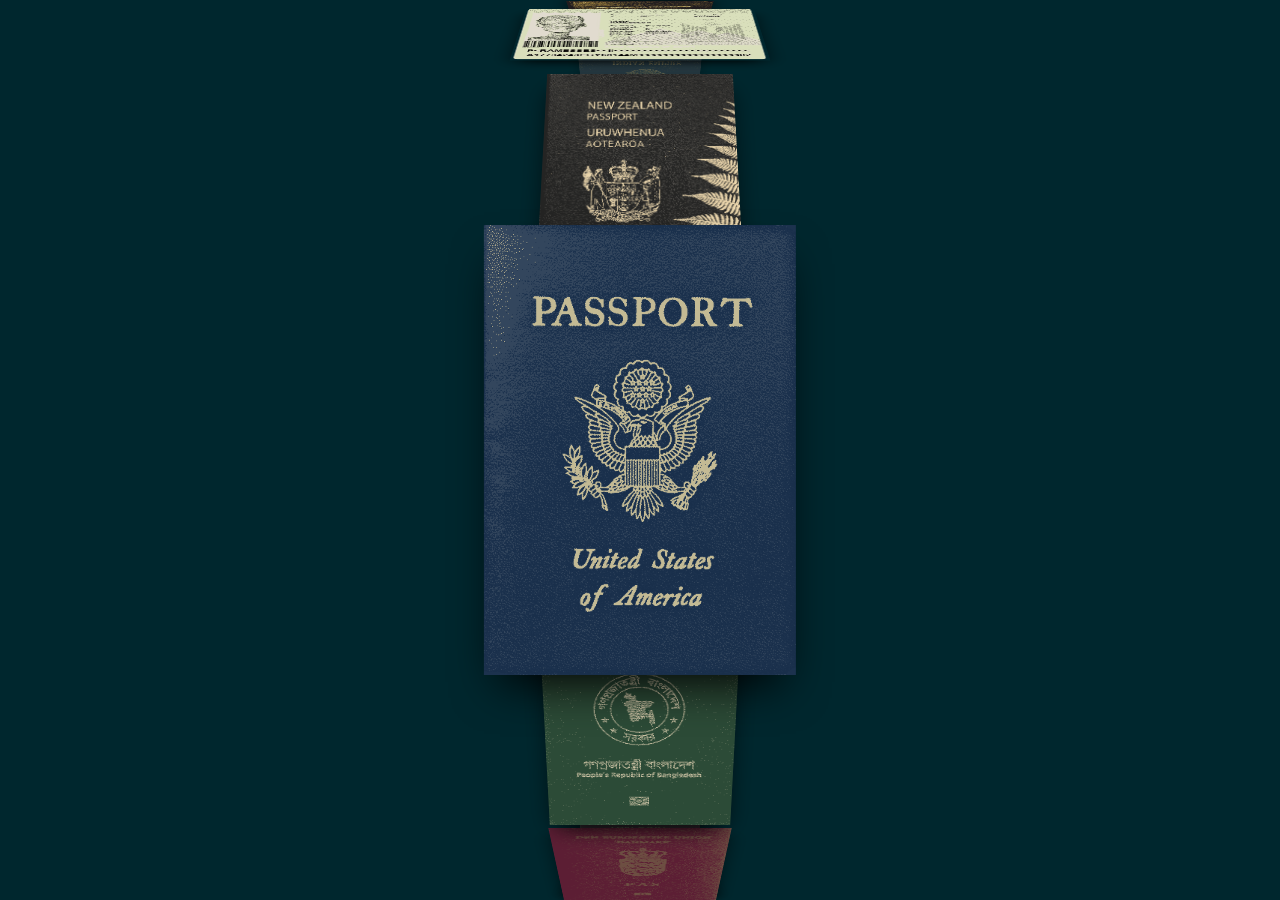
==== index.html @ 714f9d51 "first commit" ====
<!DOCTYPE html>
<html>
<head>
<meta name="viewport" content="width=device-width, initial-scale=1, user-scalable=no">
<title>Passport</title>

<link href="magicscroll/magicscroll.css" rel="stylesheet" type="text/css" media="screen" />
<script src="magicscroll/magicscroll.js" type="text/javascript"></script>
<link href="styles/site.css" rel="stylesheet" type="text/css" media="screen" />
</head>

<body>
    <div class="MagicScroll" data-options="mode: carousel; orientation: vertical; items: fit; width: 100%; height: 800vh; scrollOnWheel: true; lazyLoad: true">
        <a>
            <img srcset="images/ustest.png 2x" src="images/ustest.png" />
            
            <span>
                <span>Rasterized offset <br>
                    Image made up of very small dots or lines. Definitely easy to see with a magnifying glass. The page number in this image is rasterized offset.</span>

                <span>Fugitive ink <br> Ink that can be erased with water.</span>
                <span>Perforated <br> An image (in most cases a number) that is punched into the passport.</span>
            </span>
        </a>
        <a><img
            srcset="images/bangladesh.png 2x" src="images/bangladesh.png" /> <span>
                <span>Letterpress <br>
                    A printing technique that can be compared to stamping.
                    The pressure with which the ink hits the paper creates greasy, not sharply cut edges on the sides of the image, which is not always clearly visible even with a magnifying glass.</span>
                <span>Fluorescerende inkt <br>
                    Inkt die oplicht onder ultraviolet licht. De notenbalk is een duidelijk voorbeeld.</span>
                <span>Shadow watermark <br>
                    A watermark with thick, gray lines.</span>
            </span>
        </a>
           
        <a><img
            srcset="images/denmark.png 2x" src="images/denmark.png" /> <span>
                <span>Iris print <br>
                    Print where one color flows smoothly into the other</span>

                <span>Machine writing <br>
                    Text typed with a typewriter or printer. With modern techniques it is often difficult to see the difference between the two.</span>
                <span>Microprinting <br>
                    Vit extremely small print composed lines or figures. The letters can only be distinguished through a magnifying glass.</span>
            </span>
        </a>

        <a><img
            srcset="images/france.png 2x" src="images/france.png" /> <span>
                <span>Offset <br>
                    In contrast to letterpress printing, the image with offset is more even. Even when viewed under a magnifying glass, it looks sleek, without pressure edges. The difference between offset and letterpress is difficult to determine with current printing techniques.
                    The silhouette in the center of the image is a good example of offset.</span>
                <span>Two tone line watermark <br>
                    A watermark with both thick and thin linen.
                    Here you can clearly see the rosettes.</span>    
            </span>
        </a>

        <a><img
            srcset="images/nl.png 2x" src="images/nl.png" /> <span>
                <span>Plate printing <br>
                    Print where the ink lies on top of the paper. To feel good.</span>
                <span>Line watermark <br>
                    A watermark composed of thin linen.</span>    
            </span>
        </a>

        <a><img
            srcset="images/iceland.png 2x" src="images/iceland.png" /> <span>
                <span>Embossing <br>
                    Pressure where, as it were, a must is pressed into the paper. Compare to a dry stamp, but applied by machine and not by hand.
                    Larger formats are therefore possible.</span>
            </span>
        </a>

        <a><img
            srcset="images/rejsepas.png 2x" src="images/rejsepas.png" /> <span>
                <span>Simultaneous pressure <br>
                    Figures that are printed in the same place on either side of the page and that overlap or complement each other exactly when the page is held up to the light.
                    The new Swiss passport is a good example of this: the only difference is the black page number at the bottom right.</span>
                <span>Reisepas <br>
                    On October 5, 1938, just before the start of WWII ,Germany’s Reich Ministry of the Interior invalidates all passports held by Jews, became valid only after letter “J” has been stamped. By autumn 1938, all Jewish passports were stamped with red letter “J” for Jew.
                    Jewish German passports with J are very rare and collectible.</span>    
            </span>
        </a>  

        <a><img
            srcset="images/romania.png 2x" src="images/romania.png" /> <span>
                <span>Screen printing <br>
                    Pressure that is created because the ink has been pressed through a sieve, as it were. The image and the letters are therefore made up of dots (when viewed through a magnifying glass).</span>
            </span>
        </a>

        <a><img
            srcset="images/swiss.png 2x" src="images/swiss.png" /> <span>
                <span>Dry stamp <br>
                    An image that is manually printed onto the paper or into the photo without ink with great force.
                    The 'blemishes' that form that image can not only be seen, but can be felt even better.</span>
            </span>
        </a>

        <a><img
            srcset="images/tuvalu.png 2x" src="images/tuvalu.png" /> <span>
                <span>Ink stamp <br>
                    An image that is applied with a stamp with ink. The size is virtually unlimited.</span>
                <span>Notebook stitch <br>
                    A stitch that holds the pages of the passport together in large loops. The thread can be seen in the center of the two center pages of the passport.</span>
            </span>
        </a>

        <a><img
             srcset="images/brindian.png 2x" src="images/brindian.png" /> <span>
                <span>British Indian Passport <br>
                    The British Indian passport was a passport, proof of national status and travel document issued to the British subjects of the British Indian Empire, British subjects from other parts of the British Empire, and the subjects of the British protected states in the Indian subcontinent (i. e. the British Protected Persons of the ‘princely states’). The title of state used in the passport was the “Indian Empire” which covered Aden, Ceylon, Pakistan, Bangladesh, Burma, and non French and Portuguese India.
                    The use of the passport was discontinued in Aden and Burma in 1937, on becoming independent colonies, and in 1948 in the new Dominions of Ceylon, India and Pakistan.        
                    In India, The use of passports was introduced to the British Raj after the First World War. The Indian Passport Act of 1920 required the use of passports, established controls on the foreign travel of Indians, foreigners travelling to and within the Presidencies and Provinces of British India.</span>
                </span>
        </a>

        <a><img
            srcset="images/churchill.png 2x" src="images/churchill.png" /> <span>
               <span>1963 Churchill US passport <br>
                On april 9th, 1963, a deeply moved Sir Winston Churchill, sitting in his London home with his wife beside him, watched a satellite relay of a White House ceremony giving him honorary US citizenship.</span>
               </span>
       </a>

       <a><img
        srcset="images/mummy.png 2x" src="images/mummy.png" /> <span>
           <span> Pharaoh passport <br>
            In 1976, Ramesses II (also known as Ramesses the Great, was the third pharaoh of the Nineteenth Dynasty of Egypt), his remains were issued an Egyptian passport (nearly 3 thousand years after his death) so that he could be transported to Paris for an irradiated treatment to prevent a fungoid growth.</span>
           </span>
       </a>

        <a><img
             srcset="images/nz.png 2x" src="images/nz.png" /> <span>
                <!-- <span>Sewn on the flat <br>
                    Sewn some distance from the back. The thread is therefore visible on all pages and the booklet has a tendency to close again on its own.</span>
                <span>Sewn on the back <br>
                    In the spine of the passport, the thread with which the passport is bound can be seen in small stitches.</span> -->
                <span> "Beautiful Passport" <br>
                    New Zealand's passport is a true reflection of the country's Maori heritage and stunning landscapes. It incorporates traditional Maori designs and vibrant colors, making it an artful representation of the nation's cultural diversity.</span>    
                <span>Contrast strip <br>
                    To prevent a photo or text from being removed, a foil (plastic layer) is sometimes applied to a page. To hold the foil, the foil is sewn and folded.
                    This creates a narrow 'contrast strip' of the same foil on the other side of the binding.</span>    
            </span>
        </a>          
    </div>
</body>

</html>
---- magicscroll/magicscroll.css ----
.MagicScroll,
.mcs-caption,
.mcs-button,
.mcs-item,
.mcs-item img,
.mcs-item > *,
.mcs-bullet,
.mcs-bullet:before,
.mcs-bullet:after,
.mcs-wrapper,
.mcs-items-container {
    margin: 0;
    padding: 0;
    outline: 0;
    -webkit-box-sizing: border-box;
       -moz-box-sizing: border-box;
            box-sizing: border-box;
}
.MagicScroll,
.mcs-item,
.mcs-item a,
.mcs-item img,
.mcs-items-container {
    position: relative;
}
.MagicScroll,
.mcs-item,
.mcs-wrapper,
.mcs-items-container {
    overflow: hidden;
    direction: ltr;
}
.mcs-wrapper,
.mcs-item img {
    line-height: 100%;
}

.MagicScroll {
    z-index: 1;
    cursor: -webkit-grab;
    cursor: -o-grab;
    cursor: -ms-grab;
    cursor: grab;
    -moz-user-select: none;
    -webkit-user-select: none;
    -webkit-touch-callout: none;
    -webkit-tap-highlight-color: transparent;
}

.MagicScroll.mcs-height-auto .mcs-item > a {
    width: 100%;
}

.MagicScroll > a {
    height: 100%;
}

.MagicScroll > a > img {
    max-height: 100%;
}

.MagicScroll.mcs-height-auto {
    height: auto !important;
}

.MagicScroll.MagicScroll-vertical {
    -moz-touch-action: pan-y;
    -ms-touch-action: pan-y;
    touch-action: pan-y;
}
.MagicScroll.MagicScroll-vertical {
    -moz-touch-action: pan-x;
    -ms-touch-action: pan-x;
    touch-action: pan-x;
}

body.mcs-dragging {
    cursor: move;
    cursor: -webkit-grabbing;
    cursor: -o-grabbing;
    cursor: -ms-grabbing;
    cursor: grabbing;
}
body.mcs-dragging .MagicScroll,
body.mcs-dragging button.mcs-button.mcs-vertical.mcs-button-arrow {
    cursor: inherit;
}

.mcs-item,
.MagicScroll figure,
/*.mcs-item img,*/
.mcs-item .mcs-caption {
    display: inline-block;
}

.MagicScroll .mcs-item img {
    pointer-events: none;
}

.mcs-item img {
    display: inline-block !important;
}

.MagicScroll > * {
    display: inline-block;
    max-width: 100%;
}
.MagicScroll > *:first-child {
    visibility: hidden;
}
.MagicScroll > *:nth-child(n+2) {
    display: none;
}

.MagicScroll > a {
    line-height: 100%;
}

.MagicScroll img {
    visibility: hidden;
}
.MagicScroll .mcs-item img {
    visibility: visible;
    float: none !important;
}

.mcs-button,
.mcs-bullets,
.mcs-wrapper {
    position: absolute;
}

.MagicScroll:before,
.MagicScroll figcaption:before {
    content: '';
    display: inline-block;
    vertical-align: top;
    height: 0;
}
.mcs-wrapper {
    top: 0;
    right: 0;
    bottom: 0;
    left: 0;
    vertical-align: top;
    z-index: 100;
}

.mcs-items-container {
    text-align: center;
    overflow: visible;
    width: 100%;
    height: 100%;
}

.mcs-item {
    top: 0;
    left: 0;
    zoom: 1;
    /*font-size: 9pt !important;*/
    font-size: 0;
    line-height: 100%;
    max-width: 100%;
}

.mcs-item:after,
.mcs-item > a:after {
    content: '';
    display: inline-block;
    height: 100%;
    vertical-align: middle;
}

.MagicScroll-vertical .mcs-item {
    height: 100%;
}

.MagicScroll-vertical .mcs-item {
    display: block;
    width: 100%;
}

.mcs-item > a,
.MagicScroll-vertical .mcs-items-container > * {
    display: inline-block;
}
.mcs-item a,
.mcs-item img {
    border: none;
    max-width: 100%;
    max-height: 100%;
}
.mcs-item a {
    height: 100%;
}

.mcs-item img {
    width: auto;
    height: auto;
    vertical-align: middle;
}

.MagicScroll figure {
    position: relative;
    vertical-align: middle;
    font-size: 0;
    margin: 0;
    max-width: 100%;
    max-height: 100%;
    line-height: normal;
}

.lt-ie9-magic .mcs-item > a > img {
    position: static;
}
.lt-ie9-magic figcaption {
    display: block;
}
.lt-ie10-magic .mcs-item a img {
    border: none;
}

.ie7-magic .mcs-item img,
.ie7-magic .MagicScroll-vertical .mcs-item a {
    display: inline-block;
}

.ie7-magic .MagicScroll-vertical .mcs-item  {
    display: inline;
}

.mcs-button {
    display: block;
}

.MagicScroll .mcs-hidden {
    display: none !important;
    visibility: hidden !important;
}

.ie11-magic .MagicScroll[data-mode="scroll"] .mcs-items-container,
.MagicScroll[data-mode="carousel"] .mcs-items-container,
.MagicScroll[data-mode="cover-flow"] .mcs-items-container {
    -webkit-perspective: 1000px;
    -moz-perspective: 1000px;
    -o-perspective: 1000px;
    perspective: 1000px;

    -webkit-perspective-origin-x: 50%;
    -webkit-perspective-origin-y: 50%;
}
.MagicScroll[data-mode="carousel"] .mcs-item,
.MagicScroll[data-mode="cover-flow"] .mcs-item {
    -webkit-transform-style: preserve-3d;
    -moz-transform-style: preserve-3d;
    -o-transform-style: preserve-3d;
    transform-style: preserve-3d;
}

.MagicScroll figcaption {
    display: inline-block;
    position: relative;
    left: 0;
    float: left;
    width: 100%;
    line-height: 100%;
    clear: both;
    z-index: 150;
}
.MagicScroll figcaption,
.MagicScroll[data-mode="carousel"] .mcs-item .mcs-caption,
.MagicScroll[data-mode="cover-flow"] .mcs-item .mcs-caption {
    left: 50%;
    -webkit-transform: translateZ(1px) translateX(-50%);
    transform: translateZ(1px) translateX(-50%);
    -webkit-box-sizing: border-box;
       -moz-box-sizing: border-box;
            box-sizing: border-box;
}


.lt-ie9-magic .MagicScroll figcaption,
.lt-ie9-magic .MagicScroll figure img {
    float: right;
}
.MagicScroll .mcs-reflection {
    -webkit-transform: translateZ(-1px);
    position: absolute;
    display: inline-block;
    left: 0px;
    z-index: 1;
}

.MagicScroll .mcs-item.mcs-noimg {
    background: url("[data-uri]") center center no-repeat;
}


/*
 * Caption
 */
.mcs-item .mcs-caption {
    display: inline-block;
    vertical-align: bottom;
    position: absolute;
    z-index: 150;
}

.MagicScroll[data-mode="cover-flow"] .mcs-item figcaption.mcs-caption,
.MagicScroll[data-mode="carousel"] .mcs-item figcaption.mcs-caption {
    top: 100%;
}

.MagicScroll[data-mode="scroll"] .mcs-item figure,
.MagicScroll[data-mode="animation"] .mcs-item figure {
    overflow: hidden;
}

.MagicScroll[data-mode="scroll"] .mcs-item .mcs-caption,
.MagicScroll[data-mode="animation"] .mcs-item .mcs-caption {
    left: 0;
    width: 100%;
    bottom: 0;
    -webkit-transition: -webkit-transform .25s;
            transition: transform .25s;
    -webkit-transform: translateY(150%);
            -ms-transform: translate(0, 150%);
            transform: translateY(150%);
}

.MagicScroll[data-mode="scroll"] .mcs-item:hover .mcs-caption,
.MagicScroll[data-mode="animation"] .mcs-item:hover .mcs-caption {
    -webkit-transform: translateY(0%);
        -ms-transform: translate(0, 0%);
            transform: translateY(0%);
}

.MagicScroll[data-mode="scroll"].caption-below .mcs-caption,
.MagicScroll[data-mode="animation"].caption-below .mcs-caption {
    -webkit-transition: none;
            transition: none;
    -webkit-transform: none;
            -ms-transform: none;
            transform: none;
}

.lt-ie9-magic .MagicScroll[data-mode="scroll"] .mcs-item .mcs-caption,
.lt-ie9-magic .MagicScroll[data-mode="animation"] .mcs-item .mcs-caption {
    bottom: -150%;
}
.lt-ie9-magic .MagicScroll[data-mode="scroll"] .mcs-item:hover .mcs-caption,
.lt-ie9-magic .MagicScroll[data-mode="animation"] .mcs-item:hover .mcs-caption {
    bottom: 0%;
}

/**
 * Buttons & Arrows
 */
.mcs-button {
    cursor: pointer;
    z-index: 1000;
    background-repeat: no-repeat;
    background-color: transparent;
    border: 0;
    border-radius: 0;
    -webkit-transition: opacity .25s linear;
    transition: opacity .25s linear;
}
.MagicScroll:hover > .mcs-button:hover {
    opacity: 1;
}

.mcs-button-arrow {
    z-index: 120;
}
.MagicScroll-vertical .mcs-button-arrow {
    width: 40px;
    height: 100%;
    top: 0;
}
.MagicScroll-vertical .mcs-button-arrow {
    width: 100%;
    height: 40px;
    left: 0;
}

.MagicScroll-horizontal .mcs-button-arrow-prev { left: 0; right: auto; top: 0; bottom: 0; }
.MagicScroll-horizontal .mcs-button-arrow-next { left: auto; right: 0; top: 0; bottom: 0; }
.MagicScroll-vertical .mcs-button-arrow-prev { top: 0; bottom: auto; left: 0; right: 0; }
.MagicScroll-vertical .mcs-button-arrow-next { top: auto; bottom: 0; left: 0; right: 0; }


.MagicScroll[data-mode="carousel"] .mcs-item,
.MagicScroll[data-mode="cover-flow"] .mcs-item {
    overflow: visible;
}

/*
 * Bullets
 */
.mcs-bullets {
    text-align: center;
    display: inline-block !important;
    opacity: 0;
    top: 100%;
}
.mcs-bullets.show {
    opacity: 1.0;
    -moz-transition: opacity .5s;
    -o-transition: opacity .5s;
    transition: opacity .5s;
}
.MagicScroll-vertical .mcs-bullets {
    width: 100%;
    left: 0;
}
.MagicScroll-vertical .mcs-bullets {
    top: 0;
    left: 100%;
    display: inline-block;
    vertical-align: middle;
}
.mcs-bullet {
    border-radius: 50%;
    margin: 4px;
    cursor: pointer;
    display: inline-block;
    position: relative;
    text-indent: 9999px;
    vertical-align: middle;
    font: 0/0 a;
    color: transparent;
    outline: none;
}
.mcs-bullet.active {
    cursor: default;
}


/**
 * Animation mode
 */
[data-mode="animation"] div[data-action="exit"],
[data-mode="animation"] div[data-action="enter"] {
    -webkit-animation-duration: 0.35s;
            animation-duration: 0.35s;
    -webkit-animation-timing-function: ease-in;
            animation-timing-function: ease-in;
}
[data-mode="animation"] div[data-action="enter"] {
    -webkit-animation-timing-function: cubic-bezier(.12,.37,.25,1);
            animation-timing-function: cubic-bezier(.12,.37,.25,1);
}
[data-mode="animation"] .mcs-item {
    -webkit-animation-duration: 0;
    -webkit-transform: none;
            animation-name: none;
            animation-duration: 0;
}

[data-mode="animation"] .mcs-item[data-animation-nth="1"] {
    -webkit-animation-delay: 0.15s;
            animation-delay: 0.15s;
}
[data-mode="animation"] .mcs-item[data-animation-nth="2"] {
    -webkit-animation-delay: 0.2s;
            animation-delay: 0.2s;
}
[data-mode="animation"] .mcs-item[data-animation-nth="3"] {
    -webkit-animation-delay: 0.25s;
            animation-delay: 0.25s;
}
[data-mode="animation"] .mcs-item[data-animation-nth="4"] {
    -webkit-animation-delay: 0.3s;
            animation-delay: 0.3s;
}
[data-mode="animation"] .mcs-item[data-animation-nth="5"] {
    -webkit-animation-delay: 0.35s;
            animation-delay: 0.35s;
}
[data-mode="animation"] .mcs-item[data-animation-nth="6"] {
    -webkit-animation-delay: 0.4s;
            animation-delay: 0.4s;
}
[data-mode="animation"] .mcs-item[data-animation-nth="7"] {
    -webkit-animation-delay: 0.45s;
            animation-delay: 0.45s;
}
[data-mode="animation"] .mcs-item[data-animation-nth="8"] {
    -webkit-animation-delay: 0.5s;
            animation-delay: 0.5s;
}
[data-mode="animation"] .mcs-item[data-animation-nth="9"] {
    -webkit-animation-delay: 0.55s;
            animation-delay: 0.55s;
}
[data-mode="animation"] .mcs-item[data-animation-nth="10"] {
    -webkit-animation-delay: 0.6s;
            animation-delay: 0.6s;
}

.MagicScroll-vertical[data-mode="animation"] [data-forward] [data-entering],
.MagicScroll-vertical[data-mode="animation"] [data-forward] [data-exited] {
    -webkit-transform: translateX(100000px);
            transform: translateX(100000px);
}
.MagicScroll-vertical[data-mode="animation"] [data-backward] [data-entering],
.MagicScroll-vertical[data-mode="animation"] [data-backward] [data-exited] {
    -webkit-transform: translateX(-100000px);
            transform: translateX(-100000px);
}
.MagicScroll-vertical[data-mode="animation"] [data-forward] [data-entering],
.MagicScroll-vertical[data-mode="animation"] [data-forward] [data-exited] {
    -webkit-transform: translateY(100000px);
            transform: translateY(100000px);
}
.MagicScroll-vertical[data-mode="animation"] [data-backward] [data-entering],
.MagicScroll-vertical[data-mode="animation"] [data-backward] [data-exited] {
    -webkit-transform: translateY(-100000px);
            transform: translateY(-100000px);
}
/**
 * SlideIn animation
 */
[data-mode="animation"] .mcs-item[data-action="exit"],
.mcs-slidein[data-mode="animation"] .mcs-item[data-action="exit"] {
    -webkit-animation-timing-function: ease-in;
            animation-timing-function: ease-in;
    -webkit-animation-duration: 0.3s;
            animation-duration: 0.3s;
}
[data-mode="animation"] .mcs-item[data-action="enter"],
.mcs-slidein[data-mode="animation"] .mcs-item[data-action="enter"] {
    -webkit-animation-timing-function: cubic-bezier(.12,.37,.25,1);
            animation-timing-function: cubic-bezier(.12,.37,.25,1);
    -webkit-animation-duration: 0.35s;
            animation-duration: 0.35s;
}

/* Horizontal Forward */
.MagicScroll-vertical[data-mode="animation"] [data-forward] .mcs-item[data-action="exit"],
.mcs-slidein.MagicScroll-vertical[data-mode="animation"] [data-forward] .mcs-item[data-action="exit"] {
    -webkit-animation-name: h-forward-exit-slidein;
            animation-name: h-forward-exit-slidein;
}
.MagicScroll-vertical[data-mode="animation"] [data-forward] .mcs-item[data-action="enter"],
.mcs-slidein.MagicScroll-vertical[data-mode="animation"] [data-forward] .mcs-item[data-action="enter"] {
    -webkit-animation-name: h-forward-enter-slidein;
            animation-name: h-forward-enter-slidein;
}
@-webkit-keyframes h-forward-exit-slidein {
    0% {
        opacity: 1;
        -webkit-transform: translateX(0);
                transform: translateX(0);
    }
    100% {
        opacity: 0;
        -webkit-transform: translateX(-600px);
                transform: translateX(-600px);
    }
}
@keyframes h-forward-exit-slidein {
    0% {
        opacity: 1;
        -webkit-transform: translateX(0);
                transform: translateX(0);
    }
    100% {
        opacity: 0;
        -webkit-transform: translateX(-600px);
                transform: translateX(-600px);
    }
}
@-webkit-keyframes h-forward-enter-slidein {
    0%   {
        opacity: 0;
        -webkit-transform: translateX(180px);
                transform: translateX(180px);
    }
    100%   {
        opacity: 1;
        -webkit-transform:translateX(0px);
                transform:translateX(0px);
    }
}
@keyframes h-forward-enter-slidein {
    0%   {
        opacity: 0;
        -webkit-transform: translateX(180px);
                transform: translateX(180px);
    }
    100%   {
        opacity: 1;
        -webkit-transform:translateX(0px);
                transform:translateX(0px);
    }
}

/* Horizontal Backward */
.MagicScroll-vertical[data-mode="animation"] [data-backward] .mcs-item[data-action="exit"],
.mcs-slidein.MagicScroll-vertical[data-mode="animation"] [data-backward] .mcs-item[data-action="exit"] {
    -webkit-animation-name: h-backward-exit-slidein;
            animation-name: h-backward-exit-slidein;
}
.MagicScroll-vertical[data-mode="animation"] [data-backward] .mcs-item[data-action="enter"],
.mcs-slidein.MagicScroll-vertical[data-mode="animation"] [data-backward] .mcs-item[data-action="enter"] {
    -webkit-animation-name: h-backward-enter-slidein;
            animation-name: h-backward-enter-slidein;
}
@-webkit-keyframes h-backward-exit-slidein {
    0% {
        opacity: 1;
        -webkit-transform: translateX(0);
                transform: translateX(0);
    }
    100% {
        opacity: 0;
        -webkit-transform: translateX(600px);
                transform: translateX(600px);
    }
}
@keyframes h-backward-exit-slidein {
    0% {
        opacity: 1;
        -webkit-transform: translateX(0);
                transform: translateX(0);
    }
    100% {
        opacity: 0;
        -webkit-transform: translateX(600px);
                transform: translateX(600px);
    }
}
@-webkit-keyframes h-backward-enter-slidein {
    0%   {
        opacity: 0;
        -webkit-transform: translateX(-180px);
                transform: translateX(-180px);
    }
    100% {
        opacity: 1;
        -webkit-transform: translateX(0px);
                transform: translateX(0px);
    }
}
@keyframes h-backward-enter-slidein {
    0%   {
        opacity: 0;
        -webkit-transform: translateX(-180px);
                transform: translateX(-180px);
    }
    100% {
        opacity: 1;
        -webkit-transform: translateX(0px);
                transform: translateX(0px);
    }
}

/* Vertical Forward */
.MagicScroll-vertical[data-mode="animation"] [data-forward] .mcs-item[data-action="exit"],
.mcs-slidein.MagicScroll-vertical[data-mode="animation"] [data-forward] .mcs-item[data-action="exit"] {
    -webkit-animation-name: v-forward-exit-slidein;
            animation-name: v-forward-exit-slidein;
}
.MagicScroll-vertical[data-mode="animation"] [data-forward] .mcs-item[data-action="enter"],
.mcs-slidein.MagicScroll-vertical[data-mode="animation"] [data-forward] .mcs-item[data-action="enter"] {
    -webkit-animation-name: v-forward-enter-slidein;
            animation-name: v-forward-enter-slidein;
}
@-webkit-keyframes v-forward-exit-slidein {
    0% {
        opacity: 1;
        -webkit-transform: translateY(0);
                transform: translateY(0);
    }
    100% {
        opacity: 0;
        -webkit-transform: translateY(-600px);
                transform: translateY(-600px);
    }
}
@keyframes v-forward-exit-slidein {
    0% {
        opacity: 1;
        -webkit-transform: translateY(0);
                transform: translateY(0);
    }
    100% {
        opacity: 0;
        -webkit-transform: translateY(-600px);
                transform: translateY(-600px);
    }
}
@-webkit-keyframes v-forward-enter-slidein {
    0%   {
        opacity: 0;
        -webkit-transform: translateY(180px);
                transform: translateY(180px);
    }
    100% {
        opacity: 1;
        -webkit-transform: translateY(0px);
                transform: translateY(0px);
    }
}
@keyframes v-forward-enter-slidein {
    0%   {
        opacity: 0;
        -webkit-transform: translateY(180px);
                transform: translateY(180px);
    }
    100% {
        opacity: 1;
        -webkit-transform: translateY(0px);
                transform: translateY(0px);
    }
}

/* Vertical Backward */
.MagicScroll-vertical[data-mode="animation"] [data-backward] .mcs-item[data-action="exit"],
.mcs-slidein.MagicScroll-vertical[data-mode="animation"] [data-backward] .mcs-item[data-action="exit"] {
    -webkit-animation-name: v-backward-exit-slidein;
            animation-name: v-backward-exit-slidein;
}
.MagicScroll-vertical[data-mode="animation"] [data-backward] .mcs-item[data-action="enter"],
.mcs-slidein.MagicScroll-vertical[data-mode="animation"] [data-backward] .mcs-item[data-action="enter"] {
    -webkit-animation-name: v-backward-enter-slidein;
            animation-name: v-backward-enter-slidein;
}
@-webkit-keyframes v-backward-exit-slidein {
    0% {
        opacity: 1;
        -webkit-transform: translateY(0);
                transform: translateY(0);
    }
    100% {
        opacity: 0;
        -webkit-transform: translateY(600px);
                transform: translateY(600px);
    }
}
@keyframes v-backward-exit-slidein {
    0% {
        opacity: 1;
        -webkit-transform: translateY(0);
                transform: translateY(0);
    }
    100% {
        opacity: 0;
        -webkit-transform: translateY(600px);
                transform: translateY(600px);
    }
}
@-webkit-keyframes v-backward-enter-slidein {
    0%   {
        opacity: 0;
        -webkit-transform: translateY(-180px);
                transform: translateY(-180px);
    }
    100% {
        opacity: 1;
        -webkit-transform: translateY(0px);
                transform: translateY(0px);
    }
}
@keyframes v-backward-enter-slidein {
    0%   {
        opacity: 0;
        -webkit-transform: translateY(-180px);
                transform: translateY(-180px);
    }
    100% {
        opacity: 1;
        -webkit-transform: translateY(0px);
                transform: translateY(0px);
    }
}
/**
 * Bounce animation
 */
.mcs-bounce[data-mode="animation"] .mcs-item[data-action="exit"] {
    -webkit-animation-timing-function: cubic-bezier(.84,0,1,1);
            animation-timing-function: cubic-bezier(.84,0,1,1);
    -webkit-animation-duration: 0.4s;
            animation-duration: 0.4s;
    /*-webkit-animation-delay: 0s;
            animation-delay: 0s;*/
}

.mcs-bounce[data-mode="animation"] .mcs-item[data-action="enter"] {
    -webkit-animation-timing-function: cubic-bezier(.12,.37,.25,1);
            animation-timing-function: cubic-bezier(.12,.37,.25,1);
    -webkit-animation-duration: 0.4s;
            animation-duration: 0.4s;
}

/* Horizontal Forward */
.mcs-bounce.MagicScroll-vertical[data-mode="animation"] [data-forward] .mcs-item[data-action="exit"] {
    -webkit-animation-name: h-forward-exit-bounce;
            animation-name: h-forward-exit-bounce;
}
.mcs-bounce.MagicScroll-vertical[data-mode="animation"] [data-forward] .mcs-item[data-action="enter"] {
    -webkit-animation-name: h-forward-enter-bounce;
            animation-name: h-forward-enter-bounce;
}

@-webkit-keyframes h-forward-exit-bounce {
    0% {
        opacity: 1;
        -webkit-transform: translateX(0);
                transform: translateX(0) translateZ(-1px);
    }
    40% {
        opacity: 0.6;
    }
    100% {
        opacity: 0;
        -webkit-transform: translateX(-2000px);
                transform: translateX(-2000px) translateZ(-1px);
    }
}
@keyframes h-forward-exit-bounce {
    0% {
        opacity: 1;
        -webkit-transform: translateX(0);
                transform: translateX(0) translateZ(-1px);
    }
    40% {
        opacity: 0.6;
    }
    100% {
        opacity: 0;
        -webkit-transform: translateX(-2000px);
                transform: translateX(-2000px) translateZ(-1px);
    }
}
@-webkit-keyframes h-forward-enter-bounce {
    0%   {
        opacity: 0;
        -webkit-transform: translateX(3000px);
                transform: translateX(3000px);
    }
    60% {
        opacity: 1;
        -webkit-transform: translateX(-30px);
                transform: translateX(-30px);
    }
    75% {
        -webkit-transform:translateX(10px);
                transform:translateX(10px);
    }
    90% {
        -webkit-transform:translateX(-5px);
                transform:translateX(-5px);
    }
    100%   {
        -webkit-transform:translateX(0px);
                transform:translateX(0px);
    }
}
@keyframes h-forward-enter-bounce {
    0%   {
        opacity: 0;
        -webkit-transform: translateX(3000px);
                transform: translateX(3000px);
    }
    60% {
        opacity: 1;
        -webkit-transform: translateX(-30px);
                transform: translateX(-30px);
    }
    75% {
        -webkit-transform:translateX(10px);
                transform:translateX(10px);
    }
    90% {
        -webkit-transform:translateX(-5px);
                transform:translateX(-5px);
    }
    100%   {
        -webkit-transform:translateX(0px);
                transform:translateX(0px);
    }
}

/* Horizontal Backward */
.mcs-bounce.MagicScroll-vertical[data-mode="animation"] [data-backward] .mcs-item[data-action="exit"] {
    -webkit-animation-name: h-backward-exit-bounce;
            animation-name: h-backward-exit-bounce;
}
.mcs-bounce.MagicScroll-vertical[data-mode="animation"] [data-backward] .mcs-item[data-action="enter"] {
    -webkit-animation-name: h-backward-enter-bounce;
            animation-name: h-backward-enter-bounce;
}
@-webkit-keyframes h-backward-exit-bounce {
    0% {
        opacity: 1;
        -webkit-transform: translateX(0);
                transform: translateX(0) translateZ(-1px);
    }
    40% {
        opacity: 0.6;
    }
    100% {
        opacity: 0;
        -webkit-transform: translateX(2000px);
                transform: translateX(2000px) translateZ(-1px);
    }
}
@keyframes h-backward-exit-bounce {
    0% {
        opacity: 1;
        -webkit-transform: translateX(0);
                transform: translateX(0) translateZ(-1px);
    }
    40% {
        opacity: 0.6;
    }
    100% {
        opacity: 0;
        -webkit-transform: translateX(2000px);
                transform: translateX(2000px) translateZ(-1px);
    }
}
@-webkit-keyframes h-backward-enter-bounce {
    0%   {
        opacity: 0;
        -webkit-transform: translateX(-3000px);
                transform: translateX(-3000px);
    }
    60% {
        opacity: 1;
        -webkit-transform: translateX(30px);
                transform: translateX(30px);
    }
    75% {
        -webkit-transform:translateX(-10px);
                transform:translateX(-10px);
    }
    90% {
        -webkit-transform:translateX(5px);
                transform:translateX(5px);
    }
    100%   {
        -webkit-transform:translateX(0px);
                transform:translateX(0px);
    }
}
@keyframes h-backward-enter-bounce {
    0%   {
        opacity: 0;
        -webkit-transform: translateX(-3000px);
                transform: translateX(-3000px);
    }
    60% {
        opacity: 1;
        -webkit-transform: translateX(30px);
                transform: translateX(30px);
    }
    75% {
        -webkit-transform:translateX(-10px);
                transform:translateX(-10px);
    }
    90% {
        -webkit-transform:translateX(5px);
                transform:translateX(5px);
    }
    100%   {
        -webkit-transform:translateX(0px);
                transform:translateX(0px);
    }
}

/* Vertical Forward */
.mcs-bounce.MagicScroll-vertical[data-mode="animation"] [data-forward] div[data-action="exit"] {
    -webkit-animation-name: v-forward-exit-bounce;
            animation-name: v-forward-exit-bounce;
}
.mcs-bounce.MagicScroll-vertical[data-mode="animation"] [data-forward] div[data-action="enter"] {
    -webkit-animation-name: v-forward-enter-bounce;
            animation-name: v-forward-enter-bounce;
}
.mcs-bounce.MagicScroll-vertical[data-mode="animation"] [data-forward] [data-entering] {
    -webkit-transform: translateY(100000px);
            transform: translateY(100000px);
}
.mcs-bounce.MagicScroll-vertical[data-mode="animation"] [data-forward] [data-exited] {
    -webkit-transform: translateY(100000px);
            transform: translateY(100000px);
}
@-webkit-keyframes v-forward-exit-bounce {
    0% {
        opacity: 1;
        -webkit-transform: translateY(0);
                transform: translateY(0);
    }
    40% {
        opacity: 0.6;
    }
    100% {
        opacity: 0;
        -webkit-transform: translateY(-2000px);
                transform: translateY(-2000px);
    }
}
@keyframes v-forward-exit-bounce {
    0% {
        opacity: 1;
        -webkit-transform: translateY(0);
                transform: translateY(0);
    }
    40% {
        opacity: 0.6;
    }
    100% {
        opacity: 0;
        -webkit-transform: translateY(-2000px);
                transform: translateY(-2000px);
    }
}
@-webkit-keyframes v-forward-enter-bounce {
    0%   {
        opacity: 0;
        -webkit-transform: translateY(3000px);
                transform: translateY(3000px);
    }
    60% {
        opacity: 1;
        -webkit-transform: translateY(-30px);
                transform: translateY(-30px);
    }
    75% {
        -webkit-transform:translateY(10px);
                transform:translateY(10px);
    }
    90% {
        -webkit-transform:translateY(-5px);
                transform:translateY(-5px);
    }
    100%   {
        -webkit-transform:translateY(0px);
                transform:translateY(0px);
    }
}
@keyframes v-forward-enter-bounce {
    0%   {
        opacity: 0;
        -webkit-transform: translateY(3000px);
                transform: translateY(3000px);
    }
    60% {
        opacity: 1;
        -webkit-transform: translateY(-30px);
                transform: translateY(-30px);
    }
    75% {
        -webkit-transform:translateY(10px);
                transform:translateY(10px);
    }
    90% {
        -webkit-transform:translateY(-5px);
                transform:translateY(-5px);
    }
    100%   {
        -webkit-transform:translateY(0px);
                transform:translateY(0px);
    }
}

/* Vertical Backward */
.mcs-bounce.MagicScroll-vertical[data-mode="animation"] [data-backward] div[data-action="exit"] {
    -webkit-animation-name: v-backward-exit-bounce;
            animation-name: v-backward-exit-bounce;
}
.mcs-bounce.MagicScroll-vertical[data-mode="animation"] [data-backward] div[data-action="enter"] {
    -webkit-animation-name: v-backward-enter-bounce;
            animation-name: v-backward-enter-bounce;
}
@-webkit-keyframes v-backward-exit-bounce {
    0% {
        opacity: 1;
        -webkit-transform: translateY(0);
                transform: translateY(0);
    }
    40% {
        opacity: 0.6;
    }
    100% {
        opacity: 0;
        -webkit-transform: translateY(2000px);
                transform: translateY(2000px);
    }
}
@keyframes v-backward-exit-bounce {
    0% {
        opacity: 1;
        -webkit-transform: translateY(0);
                transform: translateY(0);
    }
    40% {
        opacity: 0.6;
    }
    100% {
        opacity: 0;
        -webkit-transform: translateY(2000px);
                transform: translateY(2000px);
    }
}
@-webkit-keyframes v-backward-enter-bounce {
    0%   {
        opacity: 0;
        -webkit-transform: translateY(-3000px);
                transform: translateY(-3000px);
    }
    60% {
        opacity: 1;
        -webkit-transform: translateY(30px);
                transform: translateY(30px);
    }
    75% {
        -webkit-transform:translateY(-10px);
                transform:translateY(-10px);
    }
    90% {
        -webkit-transform:translateY(5px);
                transform:translateY(5px);
    }
    100%   {
        -webkit-transform:translateY(0px);
                transform:translateY(0px);
    }
}
@keyframes v-backward-enter-bounce {
    0%   {
        opacity: 0;
        -webkit-transform: translateY(-3000px);
                transform: translateY(-3000px);
    }
    60% {
        opacity: 1;
        -webkit-transform: translateY(30px);
                transform: translateY(30px);
    }
    75% {
        -webkit-transform:translateY(-10px);
                transform:translateY(-10px);
    }
    90% {
        -webkit-transform:translateY(5px);
                transform:translateY(5px);
    }
    100%   {
        -webkit-transform:translateY(0px);
                transform:translateY(0px);
    }
}
/*
 * Arrows
 */
.MagicScroll-horizontal .mcs-button-arrow-prev:before,
.MagicScroll-horizontal .mcs-button-arrow-next:before,
.MagicScroll-vertical .mcs-button-arrow-prev:before,
.MagicScroll-vertical .mcs-button-arrow-next:before {
    content: "";
    top: 50%;
    left: 50%;
    width: 12px;
    height: 12px;
    position: absolute;
    border-width: 3px;
    border-color: rgba(49,51,61,0.6);
    border-style: solid;
    border-right: none;
    border-bottom: none;
    -webkit-transition: border-color .15s linear;
            transition: border-color .15s linear;
}

.MagicScroll-vertical .mcs-button-arrow-prev:before {
    left: 62%;
    -webkit-transform: translate(-50%, -50%) rotateZ(-45deg);
            transform: translate(-50%, -50%) rotateZ(-45deg);
}

.MagicScroll-vertical .mcs-button-arrow-next:before {
    left: 40%;
    -webkit-transform: translate(-50%, -50%) rotateZ(135deg);
            transform: translate(-50%, -50%) rotateZ(135deg);

}
.MagicScroll-vertical .mcs-button-arrow-prev:before {
    top: 62%;
    -webkit-transform: translate(-50%, -50%) rotateZ(45deg);
            transform: translate(-50%, -50%) rotateZ(45deg);
}
.MagicScroll-vertical .mcs-button-arrow-next:before {
    top: 40%;
    -webkit-transform: translate(-50%, -50%) rotateZ(-135deg);
            transform: translate(-50%, -50%) rotateZ(-135deg);
}
.mcs-button-arrow.mcs-disabled {
    opacity: 0.01 !important;
}
.MagicScroll > .mcs-button-arrow {
    /*font-size: 20px;*/
    width: 30px;
    height: 30px;
    margin: auto;
    opacity: 0.6;
    -webkit-transition: opacity .15s linear;
    transition: opacity .15s linear;
}
.MagicScroll-horizontal .mcs-button-arrow-prev { left: 0; right: auto; top: 0; bottom: 0; }
.MagicScroll-horizontal .mcs-button-arrow-next { left: auto; right: 0; top: 0; bottom: 0; }
.MagicScroll-vertical .mcs-button-arrow-prev { top: 0; bottom: auto; left: 0; right: 0; }
.MagicScroll-vertical .mcs-button-arrow-next { top: auto; bottom: 0; left: 0; right: 0; }

.MagicScroll:hover > .mcs-button-arrow:hover:not(.mcs-disabled) {
    opacity: 1;
}

.MagicScroll:hover > .mcs-button-arrow:hover:not(.mcs-disabled):before {
    border-color: rgba(49,51,61,1);
}

.MagicScroll.MagicScroll-arrows-inside .mcs-button-arrow {
    width: 24px;
    height: 24px;
    border-radius: 3px;
    background: rgba(255, 255, 255, .75);
    box-shadow: 0 0 1px rgba(153, 153, 153, .5);
    -webkit-transition: background-color .15s linear;
            transition: background-color .15s linear;
}

.MagicScroll.MagicScroll-arrows-inside .mcs-button-arrow:before {
    width: 8px;
    height: 8px;
}

.MagicScroll-vertical.MagicScroll-arrows-inside:hover > .mcs-button-arrow:hover:not(.mcs-disabled) {
    background-color: rgba(255, 255, 255, .96);
}
.MagicScroll-vertical.MagicScroll-arrows-inside .mcs-button-arrow-prev {
    left: 5px;
}
.MagicScroll-vertical.MagicScroll-arrows-inside .mcs-button-arrow-next {
    right: 5px;
}
.MagicScroll-vertical.MagicScroll-arrows-inside .mcs-button-arrow-prev {
    top: 5px;
}
.MagicScroll-vertical.MagicScroll-arrows-inside .mcs-button-arrow-next {
    bottom: 5px;
}

.lt-ie10-magic .MagicScroll.MagicScroll-arrows-inside .mcs-button-arrow {
    border: 1px solid rgba(153, 153, 153, .5);
}
.lt-ie9-magic .mcs-button-arrow:before {
    border-color: #83858B;
}
.lt-ie9-magic .MagicScroll:hover > .mcs-button-arrow:hover:before {
    border-color: #31333D;
}
.lt-ie9-magic .MagicScroll.MagicScroll-arrows-inside .mcs-button-arrow:before {
    border-color: #31333D;
}
.lt-ie9-magic .MagicScroll.MagicScroll-arrows-inside .mcs-button-arrow {
    background: #fff;
    border: 1px solid #999;
    filter: alpha(opacity = 60);
}
.lt-ie9-magic .MagicScroll.MagicScroll-arrows-inside .mcs-button-arrow:hover {
    filter: alpha(opacity = 96);
}
.lt-ie9-magic .mcs-button-arrow.mcs-disabled {
    filter: alpha(opacity = 0.01) !important;
}

/*
 * Bullets
 */
.MagicScroll-vertical .mcs-bullets {
    margin-top: 10px;
}
.MagicScroll-vertical.MagicScroll-bullets {
    margin-bottom: 35px;
}
.MagicScroll-vertical .mcs-bullets {
    margin-left: 10px;
    top: 50%;
    -webkit-transform: translate(0, -50%);
    transform: translate(0, -50%);
}
.MagicScroll-vertical.MagicScroll-bullets {
    margin-right: 35px;
}

.mcs-bullet {
    width: 10px;
    height: 10px;
    background-color: #83858B;
}
.mcs-bullet:hover {
    background-color: #5a5a5a;
}
.mcs-bullet.active {
    background-color: transparent;
    border: 1px solid #5a5a5a;
}


/* Caption */
.mcs-item .mcs-caption {
    color: white;
    padding: 5px 0;
    font: normal 9pt/1.2em 'Helvetica Neue', Helvetica, 'Lucida Grande', 'Lucida Sans Unicode', Verdana, Arial, sans-serif;
    text-rendering: geometricPrecision;
}
.MagicScroll[data-mode="scroll"] .mcs-item .mcs-caption,
.MagicScroll[data-mode="animation"] .mcs-item .mcs-caption {
    background-color: #31333D;
    background-color: rgba(49,51,61,0.7);
}
.lt-ie9-magic .MagicScroll[data-mode="scroll"] .mcs-item .mcs-caption,
.lt-ie9-magic .MagicScroll[data-mode="animation"] .mcs-item .mcs-caption {
    filter: alpha(opacity=60);
}

/* Carousel & Cover Flow */
.MagicScroll[data-mode="carousel"],
.MagicScroll[data-mode="cover-flow"] {
    background: #00272e;
}
.MagicScroll[data-mode="carousel"] img,
.MagicScroll[data-mode="cover-flow"] img {
    box-shadow: 0px 15px 30px -10px #000;
}
.MagicScroll[data-mode="carousel"] figcaption,
.MagicScroll[data-mode="cover-flow"] figcaption {
    padding: 4px 0 0;
    font-size: 10pt;
    font-family: 'Lucida Grande', 'Lucida Sans Unicode', 'Helvetica Neue', Arial, Helvetica, sans-serif;
}


/* Misc */
.MagicScroll.mcs-shadows {
    box-shadow: 0 1px 6px 1px rgba(0, 0, 0, 0.15);
}

.MagicScroll.mcs-border .mcs-item {
    background: #fff;
    border: 1px solid #efefef;
}
.MagicScroll-vertical.mcs-border .mcs-item {
    margin: 0 3px;
}
.MagicScroll-vertical.mcs-border .mcs-item {
    margin: 3px 0;
}
/*
 * Loader
 */
.mcs-loader {
    pointer-events: none;
    position: absolute;
    z-index: 1000;
    top: 0px;
    left: 0px;
    right: 0px;
    bottom: 0px;
}
.mcs-loader .mcs-loader-text {
    position:absolute;
    top: 50%;
    left: 50%;
    margin-top: -10px;
    margin-left: -35px;

    width:70px;
    height:20px;
}

.mcs-loader-circles {
    position:absolute;
    top: 0; bottom: 0; left: 0; right: 0;
    margin: auto;
    width:60px;
    height:60px;
    opacity: 1;
    -webkit-transform:scale(0.6);
    transform:scale(0.6);
}

.mcs-loader-circle {
    position:absolute;
    background-color:#ffffff;
    height:11px;
    width:11px;
    border-radius:50%;

    -webkit-animation-name:MagicCircle;
    -webkit-animation-duration:0.48s;
    -webkit-animation-iteration-count:infinite;
    -webkit-animation-direction:linear;

    animation-name:MagicCircle;
    animation-duration:0.48s;
    animation-iteration-count:infinite;
    animation-direction:linear;
}

.mcs-loader-circle_01 {
    left:0;
    top:25px;
    -webkit-animation-delay:0.18s;
    animation-delay:0.18s;
}

.mcs-loader-circle_02 {
    left:7px;
    top:7px;
    -webkit-animation-delay:0.24s;
    animation-delay:0.24s;
}

.mcs-loader-circle_03{
    left:25px;
    top:0;
    -webkit-animation-delay:0.3s;
    animation-delay:0.3s;
}

.mcs-loader-circle_04 {
    right:7px;
    top:7px;
    -webkit-animation-delay:0.36s;
    animation-delay:0.36s;
}

.mcs-loader-circle_05 {
    right:0;
    top:25px;
    -webkit-animation-delay:0.42s;
    animation-delay:0.42s;
}

.mcs-loader-circle_06 {
    right:7px;
    bottom:7px;
    -webkit-animation-delay:0.48s;
    animation-delay:0.48s;
}

.mcs-loader-circle_07{
    left:25px;
    bottom:0;
    -webkit-animation-delay:0.54s;
    animation-delay:0.54s;
}

.mcs-loader-circle_08 {
    left:7px;
    bottom:7px;
    -webkit-animation-delay:0.6s;
    animation-delay:0.6s;
}

@-webkit-keyframes MagicCircle {
    0%{background-color:#000000}
    100%{background-color:#ffffff}
}


@keyframes MagicCircle {
    0%{background-color:#000000}
    100%{background-color:#ffffff}
}

.mcs-item-loader {
    position: absolute;
    top: 0; bottom: 0; left: 0; right: 0;
    margin: auto;
    width: 40px;
    height: 40px;
    background-size: cover;
    background-repeat: no-repeat;
    background: url('[data-uri]') no-repeat center center;
}

.MagicScroll.mcs-rounded {
    border: 1px solid #e1e1e1;
    border-radius: 10px;
    overflow: hidden !important;
}
.MagicScroll.mcs-rounded.MagicScroll-arrows-inside {
    overflow: hidden !important;
}
.MagicScroll.mcs-rounded.MagicScroll-arrows-outside {
    overflow: visible !important;
}
.MagicScroll.mcs-rounded .mcs-button-arrow {
    color: rgba(49,51,61,0.6);
    -webkit-transition: color .15s linear, background-color .15s linear;
    transition: color .15s linear, background-color .15s linear;
}
.MagicScroll.mcs-rounded.MagicScroll-vertical .mcs-button-arrow {
    width: 30px;
    height: 100%;
}
.MagicScroll.mcs-rounded.MagicScroll-vertical .mcs-button-arrow {
    width: 100%;
    height: 30px;
}
.MagicScroll.mcs-rounded.MagicScroll-vertical .mcs-button-arrow-prev {
    left: 0;
    border-radius: 10px 0 0 10px;
}
.MagicScroll.mcs-rounded.MagicScroll-vertical .mcs-button-arrow-next {
    right: 0;
    border-radius: 0 10px 10px 0;
}

.MagicScroll.mcs-rounded.MagicScroll-vertical .mcs-button-arrow-prev {
    top: 0;
    border-radius: 10px 10px 0 0;
}
.MagicScroll.mcs-rounded.MagicScroll-vertical .mcs-button-arrow-next {
    bottom: 0;
    border-radius: 0 0 10px 10px;
}
.MagicScroll.mcs-rounded .mcs-button-arrow.mcs-disabled {
    opacity: 1 !important;
    color: rgba(49,51,61,.1);
    text-shadow: none !important;
}

.MagicScroll.mcs-rounded.MagicScroll-arrows-outside .mcs-button-arrow {
    background: #efefef;
    opacity: 1;
    box-shadow: 0 0 1px rgba(153, 153, 153, .5);
}

.MagicScroll.mcs-rounded.MagicScroll-arrows-inside .mcs-button-arrow:hover:not(.mcs-disabled) {
    background-color: rgba(255, 255, 255, .96);
    color: rgba(49,51,61,1);
}
.MagicScroll.mcs-rounded.MagicScroll-arrows-inside .mcs-button-arrow {
    background-color: rgba(255, 255, 255, .75);
    box-shadow: 0 0 1px rgba(153, 153, 153, .5);
}

.lt-ie10-magic .mcs-rounded.MagicScroll-vertical.MagicScroll-arrows-inside .mcs-button-arrow-prev {
    border-width: 0 1px 0 0;
}
.lt-ie10-magic .mcs-rounded.MagicScroll-vertical.MagicScroll-arrows-inside .mcs-button-arrow-next {
    border-width: 0 0 0 1px;
}
.lt-ie10-magic .mcs-rounded.MagicScroll-vertical.MagicScroll-arrows-inside .mcs-button-arrow-prev {
    border-width: 0 0 1px 0;
}
.lt-ie10-magic .mcs-rounded.MagicScroll-vertical.MagicScroll-arrows-inside .mcs-button-arrow-next {
    border-width: 1px 0 0 0;
}
.lt-ie9-magic .mcs-rounded.MagicScroll .mcs-button-arrow {
    color: #83858B;
}
.lt-ie9-magic .mcs-rounded.MagicScroll.MagicScroll-arrows-inside .mcs-button-arrow {
    background: #fff;
    filter: alpha(opacity = 75);
}
.lt-ie9-magic .mcs-rounded.MagicScroll.MagicScroll-arrows-inside .mcs-button-arrow:hover {
    filter: alpha(opacity = 96);
}
.lt-ie9-magic .MagicScroll.mcs-rounded .mcs-button-arrow.mcs-disabled {
    filter: alpha(opacity = 75) !important;
    color: #ccc;
}
---- styles/site.css ----
@font-face {
font-family: 'RobotoThin';
src:  url('fonts/Roboto-Thin.woff2') format('woff2');
}


html, body {
    height: 100%;
    margin: 0;
    padding: 0;
    overflow: hidden;
}

.MagicScroll[data-mode="carousel"],
.MagicScroll[data-mode="cover-flow"] {
    transition: background-color 2.5s;
    background-color: #00272e;
}
.MagicScroll[data-mode="carousel"]:has(.mcs-item[style*="z-index: 100"] a:hover),
.MagicScroll[data-mode="cover-flow"]:has(.mcs-item[style*="z-index: 100"] a:hover) {
    background-color: cornflowerblue;
}
.MagicScroll[data-mode="carousel"], 
.MagicScroll[data-mode="cover-flow"] {
    /* background-image: linear-gradient(180deg, grey, green); */
}

.MagicScroll-vertical {
    height: 100% !important;
} 


.MagicScroll figcaption, 
.MagicScroll[data-mode="carousel"] .mcs-item .mcs-caption, 
.MagicScroll[data-mode="cover-flow"] .mcs-item .mcs-caption {
    position: fixed;
    top: 50% !important; 
    /* right: 0; */

    font-family: 'RobotoThin';
    transform: none !important;

    display: none;
}
.MagicScroll[data-mode="carousel"] .mcs-item a:hover .mcs-caption , 
.MagicScroll[data-mode="cover-flow"] .mcs-item a:hover .mcs-caption {

    display: inline-block;
}
.MagicScroll[data-mode="carousel"] .mcs-item a:hover .mcs-caption > span, 
.MagicScroll[data-mode="cover-flow"] .mcs-item a:hover .mcs-caption > span{
    animation: zoomIn .25s linear forwards;

    display: inline-block;
}

@keyframes zoomIn {
    to { 
        scale: 1.5;
        opacity: 1;
    }
}

.MagicScroll[data-mode="carousel"] .mcs-item,
.MagicScroll[data-mode="cover-flow"] .mcs-item {
    transition: filter .25s;
}
.MagicScroll[data-mode="carousel"] .mcs-item img,
.MagicScroll[data-mode="cover-flow"] .mcs-item img {
    transition: opacity .25s, scale 1s;
}
.MagicScroll[data-mode="carousel"] .mcs-item[style*="z-index: 100"] img,
.MagicScroll[data-mode="cover-flow"] .mcs-item[style*="z-index: 100"]  img {
    scale: 1.5;
}

/* Hyperlinks that are not hovered (while one is) */
.MagicScroll[data-mode="carousel"]:has(.mcs-item a:hover) .mcs-item:not(:has(a:hover)),
.MagicScroll[data-mode="cover-flow"]:has(.mcs-item a:hover) .mcs-item:not(:has(a:hover)) {
    filter: grayscale(1);
    /* backdrop-filter: blur(2px); */
    /* mix-blend-mode: color-burn; */
}

/* All the images in those not hovered hyperlinks */
.MagicScroll[data-mode="carousel"]:has(.mcs-item a:hover) .mcs-item:not(:has(a:hover)) img,
.MagicScroll[data-mode="cover-flow"]:has(.mcs-item a:hover) .mcs-item:not(:has(a:hover)) img {
    opacity: 0.25;
}

a[href="http://www.magictoolbox.com/magicscroll/"] { display: none }   

.MagicScroll a > span {
    width: 100vw;
    translate: -50% -50%;
    
    display: inline-block;
}
.MagicScroll a > span > span {
    --side-margin: 8rem;

    position: absolute;
    max-width: min(400px, 25vw);

    white-space: normal;
    padding: 1rem;
    border: 1px inset rgb(42, 55, 230);

    opacity: 0;
    scale: .1;
}

.MagicScroll a > span > span:nth-of-type(1) {
    right: var(--side-margin);
    translate: 0 -90%;
}
.MagicScroll a > span > span:nth-of-type(2) {
    position: absolute;
    left: var(--side-margin);
    translate: 0 -100%;
}
.MagicScroll a > span > span:nth-of-type(3) {
    position: absolute;
    right: var(--side-margin);
    translate: 0 100%;
}
.MagicScroll a > span > span:nth-of-type(4) {
    position: absolute;
    left: var(--side-margin);
    translate: 0 50%;
}
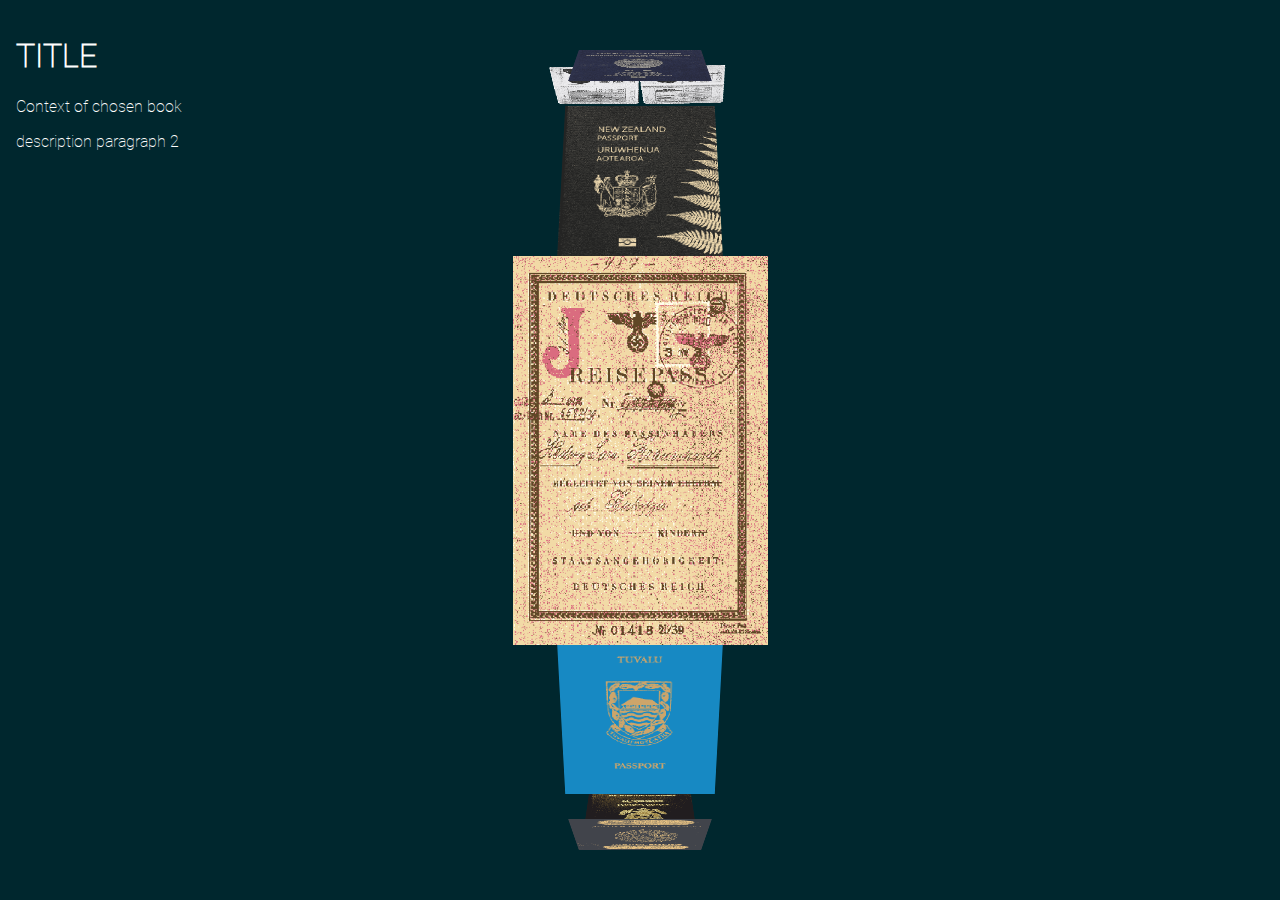
==== commit ef9bca2a: "update" ====
--- a/index.html
+++ b/index.html
@@ -10,142 +10,159 @@
 </head>
 
 <body>
-    <div class="MagicScroll" data-options="mode: carousel; orientation: vertical; items: fit; width: 100%; height: 800vh; scrollOnWheel: true; lazyLoad: true">
-        <a>
-            <img srcset="images/ustest.png 2x" src="images/ustest.png" />
-            
-            <span>
-                <span>Rasterized offset <br>
-                    Image made up of very small dots or lines. Definitely easy to see with a magnifying glass. The page number in this image is rasterized offset.</span>
-
-                <span>Fugitive ink <br> Ink that can be erased with water.</span>
-                <span>Perforated <br> An image (in most cases a number) that is punched into the passport.</span>
-            </span>
-        </a>
-        <a><img
-            srcset="images/bangladesh.png 2x" src="images/bangladesh.png" /> <span>
-                <span>Letterpress <br>
-                    A printing technique that can be compared to stamping.
-                    The pressure with which the ink hits the paper creates greasy, not sharply cut edges on the sides of the image, which is not always clearly visible even with a magnifying glass.</span>
-                <span>Fluorescerende inkt <br>
-                    Inkt die oplicht onder ultraviolet licht. De notenbalk is een duidelijk voorbeeld.</span>
-                <span>Shadow watermark <br>
-                    A watermark with thick, gray lines.</span>
-            </span>
-        </a>
-           
-        <a><img
-            srcset="images/denmark.png 2x" src="images/denmark.png" /> <span>
-                <span>Iris print <br>
-                    Print where one color flows smoothly into the other</span>
-
-                <span>Machine writing <br>
-                    Text typed with a typewriter or printer. With modern techniques it is often difficult to see the difference between the two.</span>
-                <span>Microprinting <br>
-                    Vit extremely small print composed lines or figures. The letters can only be distinguished through a magnifying glass.</span>
-            </span>
-        </a>
-
-        <a><img
-            srcset="images/france.png 2x" src="images/france.png" /> <span>
-                <span>Offset <br>
-                    In contrast to letterpress printing, the image with offset is more even. Even when viewed under a magnifying glass, it looks sleek, without pressure edges. The difference between offset and letterpress is difficult to determine with current printing techniques.
-                    The silhouette in the center of the image is a good example of offset.</span>
-                <span>Two tone line watermark <br>
-                    A watermark with both thick and thin linen.
-                    Here you can clearly see the rosettes.</span>    
-            </span>
-        </a>
-
-        <a><img
-            srcset="images/nl.png 2x" src="images/nl.png" /> <span>
-                <span>Plate printing <br>
-                    Print where the ink lies on top of the paper. To feel good.</span>
-                <span>Line watermark <br>
-                    A watermark composed of thin linen.</span>    
-            </span>
-        </a>
-
-        <a><img
-            srcset="images/iceland.png 2x" src="images/iceland.png" /> <span>
-                <span>Embossing <br>
-                    Pressure where, as it were, a must is pressed into the paper. Compare to a dry stamp, but applied by machine and not by hand.
-                    Larger formats are therefore possible.</span>
-            </span>
-        </a>
-
+    <div class="MagicScroll" data-options="mode: carousel; orientation: vertical; items: fit; width: 100%; height: 800vh; scrollOnWheel: true; lazyLoad: false; speed: 10000">
+        
         <a><img
             srcset="images/rejsepas.png 2x" src="images/rejsepas.png" /> <span>
-                <span>Simultaneous pressure <br>
+                <span> "Reisepas" <br>
+                    On October 5, 1938, just before the start of WWII, Germany’s Reich Ministry of the Interior invalidates all passports 
+                    held by Jews, became valid only after letter “J” has been stamped. By autumn 1938, all Jewish passports were stamped 
+                    with red letter “J” for Jew. Jewish German passports with J are very rare and collectible.</span>  
+                <span> "Simultaneous pressure" <br>
                     Figures that are printed in the same place on either side of the page and that overlap or complement each other exactly when the page is held up to the light.
                     The new Swiss passport is a good example of this: the only difference is the black page number at the bottom right.</span>
-                <span>Reisepas <br>
-                    On October 5, 1938, just before the start of WWII ,Germany’s Reich Ministry of the Interior invalidates all passports held by Jews, became valid only after letter “J” has been stamped. By autumn 1938, all Jewish passports were stamped with red letter “J” for Jew.
-                    Jewish German passports with J are very rare and collectible.</span>    
-            </span>
+                </span>
         </a>  
 
         <a><img
-            srcset="images/romania.png 2x" src="images/romania.png" /> <span>
-                <span>Screen printing <br>
-                    Pressure that is created because the ink has been pressed through a sieve, as it were. The image and the letters are therefore made up of dots (when viewed through a magnifying glass).</span>
-            </span>
-        </a>
-
-        <a><img
-            srcset="images/swiss.png 2x" src="images/swiss.png" /> <span>
-                <span>Dry stamp <br>
-                    An image that is manually printed onto the paper or into the photo without ink with great force.
-                    The 'blemishes' that form that image can not only be seen, but can be felt even better.</span>
-            </span>
-        </a>
-
-        <a><img
             srcset="images/tuvalu.png 2x" src="images/tuvalu.png" /> <span>
-                <span>Ink stamp <br>
+                <span> "Tuvalu" <br>
+                    Tuvalu is one of the world's smallest countries, both in terms of population and land area. According to estimates, 
+                    the population of Tuvalu is around 11,500 people. Given the small population size and assuming that most Tuvaluans 
+                    hold Tuvaluan passports, it's safe to say that the number of Tuvaluans with passports would be close to the population 
+                    figure, likely a few thousand at most. </span>  
+                <span> "Ink stamp" <br>
                     An image that is applied with a stamp with ink. The size is virtually unlimited.</span>
-                <span>Notebook stitch <br>
-                    A stitch that holds the pages of the passport together in large loops. The thread can be seen in the center of the two center pages of the passport.</span>
             </span>
         </a>
 
         <a><img
              srcset="images/brindian.png 2x" src="images/brindian.png" /> <span>
-                <span>British Indian Passport <br>
-                    The British Indian passport was a passport, proof of national status and travel document issued to the British subjects of the British Indian Empire, British subjects from other parts of the British Empire, and the subjects of the British protected states in the Indian subcontinent (i. e. the British Protected Persons of the ‘princely states’). The title of state used in the passport was the “Indian Empire” which covered Aden, Ceylon, Pakistan, Bangladesh, Burma, and non French and Portuguese India.
-                    The use of the passport was discontinued in Aden and Burma in 1937, on becoming independent colonies, and in 1948 in the new Dominions of Ceylon, India and Pakistan.        
-                    In India, The use of passports was introduced to the British Raj after the First World War. The Indian Passport Act of 1920 required the use of passports, established controls on the foreign travel of Indians, foreigners travelling to and within the Presidencies and Provinces of British India.</span>
+                <span> "British Indian Passport" <br>
+                    The British Indian passport was a passport, proof of national status and travel document issued to the British 
+                    subjects of the British Indian Empire, British subjects from other parts of the British Empire, and the subjects 
+                    of the British protected states in the Indian subcontinent (i. e. the British Protected Persons of the ‘princely 
+                    states’). The title of state used in the passport was the “Indian Empire” which covered Aden, Ceylon, Pakistan, 
+                    Bangladesh, Burma, and non French and Portuguese India. The use of the passport was discontinued in Aden and Burma 
+                    in 1937, on becoming independent colonies, and in 1948 in the new Dominions of Ceylon, India and Pakistan. In India, 
+                    The use of passports was introduced to the British Raj after the First World War. The Indian Passport Act of 1920 
+                    required the use of passports, established controls on the foreign travel of Indians, foreigners travelling to and 
+                    within the Presidencies and Provinces of British India.</span>
+                <span> "Fluorescent ink" <br>
+                    Ink that glows under ultraviolet light. The staff is a clear example.</span>
                 </span>
         </a>
 
         <a><img
             srcset="images/churchill.png 2x" src="images/churchill.png" /> <span>
-               <span>1963 Churchill US passport <br>
-                On april 9th, 1963, a deeply moved Sir Winston Churchill, sitting in his London home with his wife beside him, watched a satellite relay of a White House ceremony giving him honorary US citizenship.</span>
-               </span>
+               <span> "1963 Churchill US passport" <br>
+                Kennedy, President of the United States of America, under the authority contained in an Act of the 88th Congress, do hereby 
+                declare Sir Winston Churchill an honorary citizen of the United States of America.</span>
+               <span> "Notebook stitch" <br>
+                A stitch that holds the pages of the passport together in large loops. The thread can be seen in the center of the two 
+                center pages of the passport.</span> 
+            </span>
        </a>
 
        <a><img
         srcset="images/mummy.png 2x" src="images/mummy.png" /> <span>
-           <span> Pharaoh passport <br>
-            In 1976, Ramesses II (also known as Ramesses the Great, was the third pharaoh of the Nineteenth Dynasty of Egypt), his remains were issued an Egyptian passport (nearly 3 thousand years after his death) so that he could be transported to Paris for an irradiated treatment to prevent a fungoid growth.</span>
+           <span> "Pharaoh passport" <br>
+            In 1976, Ramesses II (also known as Ramesses the Great, was the third pharaoh of the Nineteenth Dynasty of Egypt), his remains 
+            were issued an Egyptian passport (nearly 3 thousand years after his death) so that he could be transported to Paris for an 
+            irradiated treatment to prevent a fungoid growth.</span>
+            <span> "Letterpress" <br>
+            A printing technique that can be compared to stamping. The pressure with which the ink hits the paper creates greasy, not 
+            sharply cut edges on the sides of the image, which is not always clearly visible even with a magnifying glass.</span>
+            </span>
+       </a>
+
+       <a><img
+        srcset="images/malta.png 2x" src="images/malta.png" /> <span>
+           <span> "Malta Sovereign Military Order Passport" <br>
+            The Sovereign Order of Malta is one of the oldest institutions of Western and Christian civilisation. A lay religious order of 
+            the Catholic Church since 1113. Founded in the 11th century in Jerusalem, the Sovereign Military Hospitaller Order of St John 
+            of Jerusalem of Rhodes and of Malta is a lay religious order of the Catholic Church and a sovereign subject of international law. 
+            The Sovereign Military Order of Malta passport is a travel document issued to officials and diplomats of the Sovereign Military 
+            Order of Malta(SMOM). Currently there are only 500 passports in use.</span>
+            <span> "Shadow watermark" <br>
+                A watermark with thick, gray lines.</span>
+        </span>
+           </span>
+       </a>
+
+       <a><img
+        srcset="images/diploma.png 2x" src="images/diploma.png" /> <span>
+           <span> "Diploma" <br>
+            The most common document identifying a person in Ancient Rome was ‘diploma’, first issued in 52 AD
+            Roman citizenship of discharged soldiers was identified by ‘military diploma’
+            This one is a military diploma from AD 80 etched and inscribed in Bronze.</span>
+            <span> "Two tone line watermark" <br>
+            A watermark with both thick and thin linen.
+            Here you can clearly see the rosettes.</span> 
+           </span>
+       </a>
+
+       <a><img
+        srcset="images/vatican1.png 2x" src="images/vatican1.png"/> <span>
+            <span> "Vatican" <br>
+            The Vatican City passport is currently ranked 24th place on the Guide Passport Index. It provides a visa-free access to 156 
+            countries. This makes it one of the more desirable passports in the world with a very high mobility score. Vatican City passport
+            holders have visa-free and visa on arrival access to countries such as Brazil, Taiwan, United Kingdom, Chile and the entire 
+            European Union allowing almost instant travel worldwide. Vatican City passport holders do however require a visa to enter about 
+            73 destinations in the world to countries such as India, the United States and China.</span>
+            <span> "Microprinting" <br>
+                With extremely small print composed lines or figures. The letters can only be distinguished through a magnifying glass.</span>
+            </span>
+       </a>
+
+       <a><img
+        srcset="images/vatican2.png 2x" src="images/vatican2.png"/> <span>
+            <span> "Vatican Passport with the coat of arms of Pope Paul VI" <br>
+            A Vatican passport (Italian: passaporto vaticano) is a passport issued by the Holy See or by Vatican City State.
+            The state can issue normal passports for its citizens; the Holy See (see Legal status of the Holy See) issues personal,
+            diplomatic and service passports.</span>
+            <span> "Machine writing" <br>
+            Text typed with a typewriter or printer. With modern techniques it is often difficult to see the difference between the two.</span>
+            </span>
+       </a>
+
+       <a><img
+        srcset="images/kim.png 2x" src="images/kim.png"/> <span>
+           <span> "Fake Passports" <br>
+            During the 1990s, North Korea leader Kim Jong-Il, <br> and his son and future leader Kim Jong-Un, used fake Brazilian passports 
+            to travel to Disneyland.</span>
+            <span> "Sewn on the back" <br>
+                In the spine of the passport, the thread with which the passport is bound can be seen in small stitches.</span> 
+           </span>
+       </a>
+
+       <a><img
+        srcset="images/northkorea.png 2x" src="images/northkorea.png"/> <span>
+           <span> "North Korea" <br>
+            The Democratic People's Republic of Korea passport, commonly referred to as the North Korean passport, is the passport which may be issued to North Korean citizens for international travel.
+            Since the majority of North Koreans do not get opportunities to leave the country, DPRK passports are rarely issued. (11</span>
+            <span> "Sewn on the flat" <br>
+            Sewn some distance from the back. The thread is therefore visible on all pages and the booklet has a tendency to close again on 
+            its own.</span>
            </span>
        </a>
 
         <a><img
              srcset="images/nz.png 2x" src="images/nz.png" /> <span>
-                <!-- <span>Sewn on the flat <br>
-                    Sewn some distance from the back. The thread is therefore visible on all pages and the booklet has a tendency to close again on its own.</span>
-                <span>Sewn on the back <br>
-                    In the spine of the passport, the thread with which the passport is bound can be seen in small stitches.</span> -->
                 <span> "Beautiful Passport" <br>
                     New Zealand's passport is a true reflection of the country's Maori heritage and stunning landscapes. It incorporates traditional Maori designs and vibrant colors, making it an artful representation of the nation's cultural diversity.</span>    
-                <span>Contrast strip <br>
+                <span> "Contrast strip" <br>
                     To prevent a photo or text from being removed, a foil (plastic layer) is sometimes applied to a page. To hold the foil, the foil is sewn and folded.
                     This creates a narrow 'contrast strip' of the same foil on the other side of the binding.</span>    
             </span>
         </a>          
     </div>
+
+    <div class="description">
+        <h1>TITLE</h1>
+        <p>Context of chosen book</p>
+        <p>description paragraph 2</p>
+    </div>
 </body>
 
 </html>--- a/magicscroll/magicscroll.css
+++ b/magicscroll/magicscroll.css
@@ -1,143 +1,18 @@
-
-.MagicScroll,
-.mcs-caption,
-.mcs-button,
-.mcs-item,
-.mcs-item img,
-.mcs-item > *,
-.mcs-bullet,
-.mcs-bullet:before,
-.mcs-bullet:after,
-.mcs-wrapper,
-.mcs-items-container {
-    margin: 0;
-    padding: 0;
-    outline: 0;
-    -webkit-box-sizing: border-box;
-       -moz-box-sizing: border-box;
-            box-sizing: border-box;
-}
-.MagicScroll,
-.mcs-item,
-.mcs-item a,
-.mcs-item img,
-.mcs-items-container {
-    position: relative;
-}
-.MagicScroll,
-.mcs-item,
-.mcs-wrapper,
-.mcs-items-container {
-    overflow: hidden;
-    direction: ltr;
-}
-.mcs-wrapper,
-.mcs-item img {
-    line-height: 100%;
-}
-
-.MagicScroll {
-    z-index: 1;
-    cursor: -webkit-grab;
-    cursor: -o-grab;
-    cursor: -ms-grab;
-    cursor: grab;
-    -moz-user-select: none;
-    -webkit-user-select: none;
-    -webkit-touch-callout: none;
-    -webkit-tap-highlight-color: transparent;
-}
-
-.MagicScroll.mcs-height-auto .mcs-item > a {
-    width: 100%;
-}
-
-.MagicScroll > a {
-    height: 100%;
-}
-
-.MagicScroll > a > img {
-    max-height: 100%;
-}
-
-.MagicScroll.mcs-height-auto {
-    height: auto !important;
-}
-
-.MagicScroll.MagicScroll-vertical {
-    -moz-touch-action: pan-y;
-    -ms-touch-action: pan-y;
-    touch-action: pan-y;
-}
-.MagicScroll.MagicScroll-vertical {
-    -moz-touch-action: pan-x;
-    -ms-touch-action: pan-x;
-    touch-action: pan-x;
-}
-
-body.mcs-dragging {
-    cursor: move;
-    cursor: -webkit-grabbing;
-    cursor: -o-grabbing;
-    cursor: -ms-grabbing;
-    cursor: grabbing;
-}
-body.mcs-dragging .MagicScroll,
-body.mcs-dragging button.mcs-button.mcs-vertical.mcs-button-arrow {
-    cursor: inherit;
-}
-
-.mcs-item,
-.MagicScroll figure,
-/*.mcs-item img,*/
-.mcs-item .mcs-caption {
-    display: inline-block;
-}
-
-.MagicScroll .mcs-item img {
-    pointer-events: none;
-}
-
-.mcs-item img {
-    display: inline-block !important;
-}
-
-.MagicScroll > * {
-    display: inline-block;
-    max-width: 100%;
-}
+/* garde */
 .MagicScroll > *:first-child {
     visibility: hidden;
 }
+/* garde */
 .MagicScroll > *:nth-child(n+2) {
     display: none;
 }
-
-.MagicScroll > a {
-    line-height: 100%;
-}
-
-.MagicScroll img {
-    visibility: hidden;
-}
-.MagicScroll .mcs-item img {
-    visibility: visible;
-    float: none !important;
-}
-
+/* garde */
 .mcs-button,
 .mcs-bullets,
 .mcs-wrapper {
     position: absolute;
-}
-
-.MagicScroll:before,
-.MagicScroll figcaption:before {
-    content: '';
-    display: inline-block;
-    vertical-align: top;
-    height: 0;
-}
+} 
+/* garde */
 .mcs-wrapper {
     top: 0;
     right: 0;
@@ -145,15 +20,15 @@
     left: 0;
     vertical-align: top;
     z-index: 100;
-}
-
+} 
+/* garde */
 .mcs-items-container {
     text-align: center;
     overflow: visible;
     width: 100%;
     height: 100%;
-}
-
+} 
+/* garde */
 .mcs-item {
     top: 0;
     left: 0;
@@ -162,8 +37,8 @@
     font-size: 0;
     line-height: 100%;
     max-width: 100%;
-}
-
+} 
+/* makes carousel centered */
 .mcs-item:after,
 .mcs-item > a:after {
     content: '';
@@ -171,74 +46,21 @@
     height: 100%;
     vertical-align: middle;
 }
-
-.MagicScroll-vertical .mcs-item {
-    height: 100%;
-}
-
+/* centers */
 .MagicScroll-vertical .mcs-item {
     display: block;
     width: 100%;
 }
-
-.mcs-item > a,
-.MagicScroll-vertical .mcs-items-container > * {
-    display: inline-block;
-}
-.mcs-item a,
-.mcs-item img {
-    border: none;
-    max-width: 100%;
-    max-height: 100%;
-}
+/* centers */
 .mcs-item a {
     height: 100%;
 }
-
 .mcs-item img {
     width: auto;
     height: auto;
     vertical-align: middle;
 }
-
-.MagicScroll figure {
-    position: relative;
-    vertical-align: middle;
-    font-size: 0;
-    margin: 0;
-    max-width: 100%;
-    max-height: 100%;
-    line-height: normal;
-}
-
-.lt-ie9-magic .mcs-item > a > img {
-    position: static;
-}
-.lt-ie9-magic figcaption {
-    display: block;
-}
-.lt-ie10-magic .mcs-item a img {
-    border: none;
-}
-
-.ie7-magic .mcs-item img,
-.ie7-magic .MagicScroll-vertical .mcs-item a {
-    display: inline-block;
-}
-
-.ie7-magic .MagicScroll-vertical .mcs-item  {
-    display: inline;
-}
-
-.mcs-button {
-    display: block;
-}
-
-.MagicScroll .mcs-hidden {
-    display: none !important;
-    visibility: hidden !important;
-}
-
+/* perspective */
 .ie11-magic .MagicScroll[data-mode="scroll"] .mcs-items-container,
 .MagicScroll[data-mode="carousel"] .mcs-items-container,
 .MagicScroll[data-mode="cover-flow"] .mcs-items-container {
@@ -249,25 +71,8 @@
 
     -webkit-perspective-origin-x: 50%;
     -webkit-perspective-origin-y: 50%;
-}
-.MagicScroll[data-mode="carousel"] .mcs-item,
-.MagicScroll[data-mode="cover-flow"] .mcs-item {
-    -webkit-transform-style: preserve-3d;
-    -moz-transform-style: preserve-3d;
-    -o-transform-style: preserve-3d;
-    transform-style: preserve-3d;
-}
-
-.MagicScroll figcaption {
-    display: inline-block;
-    position: relative;
-    left: 0;
-    float: left;
-    width: 100%;
-    line-height: 100%;
-    clear: both;
-    z-index: 150;
-}
+} 
+/* need */
 .MagicScroll figcaption,
 .MagicScroll[data-mode="carousel"] .mcs-item .mcs-caption,
 .MagicScroll[data-mode="cover-flow"] .mcs-item .mcs-caption {
@@ -278,1042 +83,7 @@
        -moz-box-sizing: border-box;
             box-sizing: border-box;
 }
-
-
-.lt-ie9-magic .MagicScroll figcaption,
-.lt-ie9-magic .MagicScroll figure img {
-    float: right;
-}
-.MagicScroll .mcs-reflection {
-    -webkit-transform: translateZ(-1px);
-    position: absolute;
-    display: inline-block;
-    left: 0px;
-    z-index: 1;
-}
-
-.MagicScroll .mcs-item.mcs-noimg {
-    background: url("[data-uri]") center center no-repeat;
-}
-
-
-/*
- * Caption
- */
-.mcs-item .mcs-caption {
-    display: inline-block;
-    vertical-align: bottom;
-    position: absolute;
-    z-index: 150;
-}
-
-.MagicScroll[data-mode="cover-flow"] .mcs-item figcaption.mcs-caption,
-.MagicScroll[data-mode="carousel"] .mcs-item figcaption.mcs-caption {
-    top: 100%;
-}
-
-.MagicScroll[data-mode="scroll"] .mcs-item figure,
-.MagicScroll[data-mode="animation"] .mcs-item figure {
-    overflow: hidden;
-}
-
-.MagicScroll[data-mode="scroll"] .mcs-item .mcs-caption,
-.MagicScroll[data-mode="animation"] .mcs-item .mcs-caption {
-    left: 0;
-    width: 100%;
-    bottom: 0;
-    -webkit-transition: -webkit-transform .25s;
-            transition: transform .25s;
-    -webkit-transform: translateY(150%);
-            -ms-transform: translate(0, 150%);
-            transform: translateY(150%);
-}
-
-.MagicScroll[data-mode="scroll"] .mcs-item:hover .mcs-caption,
-.MagicScroll[data-mode="animation"] .mcs-item:hover .mcs-caption {
-    -webkit-transform: translateY(0%);
-        -ms-transform: translate(0, 0%);
-            transform: translateY(0%);
-}
-
-.MagicScroll[data-mode="scroll"].caption-below .mcs-caption,
-.MagicScroll[data-mode="animation"].caption-below .mcs-caption {
-    -webkit-transition: none;
-            transition: none;
-    -webkit-transform: none;
-            -ms-transform: none;
-            transform: none;
-}
-
-.lt-ie9-magic .MagicScroll[data-mode="scroll"] .mcs-item .mcs-caption,
-.lt-ie9-magic .MagicScroll[data-mode="animation"] .mcs-item .mcs-caption {
-    bottom: -150%;
-}
-.lt-ie9-magic .MagicScroll[data-mode="scroll"] .mcs-item:hover .mcs-caption,
-.lt-ie9-magic .MagicScroll[data-mode="animation"] .mcs-item:hover .mcs-caption {
-    bottom: 0%;
-}
-
-/**
- * Buttons & Arrows
- */
-.mcs-button {
-    cursor: pointer;
-    z-index: 1000;
-    background-repeat: no-repeat;
-    background-color: transparent;
-    border: 0;
-    border-radius: 0;
-    -webkit-transition: opacity .25s linear;
-    transition: opacity .25s linear;
-}
-.MagicScroll:hover > .mcs-button:hover {
-    opacity: 1;
-}
-
-.mcs-button-arrow {
-    z-index: 120;
-}
-.MagicScroll-vertical .mcs-button-arrow {
-    width: 40px;
-    height: 100%;
-    top: 0;
-}
-.MagicScroll-vertical .mcs-button-arrow {
-    width: 100%;
-    height: 40px;
-    left: 0;
-}
-
-.MagicScroll-horizontal .mcs-button-arrow-prev { left: 0; right: auto; top: 0; bottom: 0; }
-.MagicScroll-horizontal .mcs-button-arrow-next { left: auto; right: 0; top: 0; bottom: 0; }
-.MagicScroll-vertical .mcs-button-arrow-prev { top: 0; bottom: auto; left: 0; right: 0; }
-.MagicScroll-vertical .mcs-button-arrow-next { top: auto; bottom: 0; left: 0; right: 0; }
-
-
-.MagicScroll[data-mode="carousel"] .mcs-item,
-.MagicScroll[data-mode="cover-flow"] .mcs-item {
-    overflow: visible;
-}
-
-/*
- * Bullets
- */
-.mcs-bullets {
-    text-align: center;
-    display: inline-block !important;
-    opacity: 0;
-    top: 100%;
-}
-.mcs-bullets.show {
-    opacity: 1.0;
-    -moz-transition: opacity .5s;
-    -o-transition: opacity .5s;
-    transition: opacity .5s;
-}
-.MagicScroll-vertical .mcs-bullets {
-    width: 100%;
-    left: 0;
-}
-.MagicScroll-vertical .mcs-bullets {
-    top: 0;
-    left: 100%;
-    display: inline-block;
-    vertical-align: middle;
-}
-.mcs-bullet {
-    border-radius: 50%;
-    margin: 4px;
-    cursor: pointer;
-    display: inline-block;
-    position: relative;
-    text-indent: 9999px;
-    vertical-align: middle;
-    font: 0/0 a;
-    color: transparent;
-    outline: none;
-}
-.mcs-bullet.active {
-    cursor: default;
-}
-
-
-/**
- * Animation mode
- */
-[data-mode="animation"] div[data-action="exit"],
-[data-mode="animation"] div[data-action="enter"] {
-    -webkit-animation-duration: 0.35s;
-            animation-duration: 0.35s;
-    -webkit-animation-timing-function: ease-in;
-            animation-timing-function: ease-in;
-}
-[data-mode="animation"] div[data-action="enter"] {
-    -webkit-animation-timing-function: cubic-bezier(.12,.37,.25,1);
-            animation-timing-function: cubic-bezier(.12,.37,.25,1);
-}
-[data-mode="animation"] .mcs-item {
-    -webkit-animation-duration: 0;
-    -webkit-transform: none;
-            animation-name: none;
-            animation-duration: 0;
-}
-
-[data-mode="animation"] .mcs-item[data-animation-nth="1"] {
-    -webkit-animation-delay: 0.15s;
-            animation-delay: 0.15s;
-}
-[data-mode="animation"] .mcs-item[data-animation-nth="2"] {
-    -webkit-animation-delay: 0.2s;
-            animation-delay: 0.2s;
-}
-[data-mode="animation"] .mcs-item[data-animation-nth="3"] {
-    -webkit-animation-delay: 0.25s;
-            animation-delay: 0.25s;
-}
-[data-mode="animation"] .mcs-item[data-animation-nth="4"] {
-    -webkit-animation-delay: 0.3s;
-            animation-delay: 0.3s;
-}
-[data-mode="animation"] .mcs-item[data-animation-nth="5"] {
-    -webkit-animation-delay: 0.35s;
-            animation-delay: 0.35s;
-}
-[data-mode="animation"] .mcs-item[data-animation-nth="6"] {
-    -webkit-animation-delay: 0.4s;
-            animation-delay: 0.4s;
-}
-[data-mode="animation"] .mcs-item[data-animation-nth="7"] {
-    -webkit-animation-delay: 0.45s;
-            animation-delay: 0.45s;
-}
-[data-mode="animation"] .mcs-item[data-animation-nth="8"] {
-    -webkit-animation-delay: 0.5s;
-            animation-delay: 0.5s;
-}
-[data-mode="animation"] .mcs-item[data-animation-nth="9"] {
-    -webkit-animation-delay: 0.55s;
-            animation-delay: 0.55s;
-}
-[data-mode="animation"] .mcs-item[data-animation-nth="10"] {
-    -webkit-animation-delay: 0.6s;
-            animation-delay: 0.6s;
-}
-
-.MagicScroll-vertical[data-mode="animation"] [data-forward] [data-entering],
-.MagicScroll-vertical[data-mode="animation"] [data-forward] [data-exited] {
-    -webkit-transform: translateX(100000px);
-            transform: translateX(100000px);
-}
-.MagicScroll-vertical[data-mode="animation"] [data-backward] [data-entering],
-.MagicScroll-vertical[data-mode="animation"] [data-backward] [data-exited] {
-    -webkit-transform: translateX(-100000px);
-            transform: translateX(-100000px);
-}
-.MagicScroll-vertical[data-mode="animation"] [data-forward] [data-entering],
-.MagicScroll-vertical[data-mode="animation"] [data-forward] [data-exited] {
-    -webkit-transform: translateY(100000px);
-            transform: translateY(100000px);
-}
-.MagicScroll-vertical[data-mode="animation"] [data-backward] [data-entering],
-.MagicScroll-vertical[data-mode="animation"] [data-backward] [data-exited] {
-    -webkit-transform: translateY(-100000px);
-            transform: translateY(-100000px);
-}
-/**
- * SlideIn animation
- */
-[data-mode="animation"] .mcs-item[data-action="exit"],
-.mcs-slidein[data-mode="animation"] .mcs-item[data-action="exit"] {
-    -webkit-animation-timing-function: ease-in;
-            animation-timing-function: ease-in;
-    -webkit-animation-duration: 0.3s;
-            animation-duration: 0.3s;
-}
-[data-mode="animation"] .mcs-item[data-action="enter"],
-.mcs-slidein[data-mode="animation"] .mcs-item[data-action="enter"] {
-    -webkit-animation-timing-function: cubic-bezier(.12,.37,.25,1);
-            animation-timing-function: cubic-bezier(.12,.37,.25,1);
-    -webkit-animation-duration: 0.35s;
-            animation-duration: 0.35s;
-}
-
-/* Horizontal Forward */
-.MagicScroll-vertical[data-mode="animation"] [data-forward] .mcs-item[data-action="exit"],
-.mcs-slidein.MagicScroll-vertical[data-mode="animation"] [data-forward] .mcs-item[data-action="exit"] {
-    -webkit-animation-name: h-forward-exit-slidein;
-            animation-name: h-forward-exit-slidein;
-}
-.MagicScroll-vertical[data-mode="animation"] [data-forward] .mcs-item[data-action="enter"],
-.mcs-slidein.MagicScroll-vertical[data-mode="animation"] [data-forward] .mcs-item[data-action="enter"] {
-    -webkit-animation-name: h-forward-enter-slidein;
-            animation-name: h-forward-enter-slidein;
-}
-@-webkit-keyframes h-forward-exit-slidein {
-    0% {
-        opacity: 1;
-        -webkit-transform: translateX(0);
-                transform: translateX(0);
-    }
-    100% {
-        opacity: 0;
-        -webkit-transform: translateX(-600px);
-                transform: translateX(-600px);
-    }
-}
-@keyframes h-forward-exit-slidein {
-    0% {
-        opacity: 1;
-        -webkit-transform: translateX(0);
-                transform: translateX(0);
-    }
-    100% {
-        opacity: 0;
-        -webkit-transform: translateX(-600px);
-                transform: translateX(-600px);
-    }
-}
-@-webkit-keyframes h-forward-enter-slidein {
-    0%   {
-        opacity: 0;
-        -webkit-transform: translateX(180px);
-                transform: translateX(180px);
-    }
-    100%   {
-        opacity: 1;
-        -webkit-transform:translateX(0px);
-                transform:translateX(0px);
-    }
-}
-@keyframes h-forward-enter-slidein {
-    0%   {
-        opacity: 0;
-        -webkit-transform: translateX(180px);
-                transform: translateX(180px);
-    }
-    100%   {
-        opacity: 1;
-        -webkit-transform:translateX(0px);
-                transform:translateX(0px);
-    }
-}
-
-/* Horizontal Backward */
-.MagicScroll-vertical[data-mode="animation"] [data-backward] .mcs-item[data-action="exit"],
-.mcs-slidein.MagicScroll-vertical[data-mode="animation"] [data-backward] .mcs-item[data-action="exit"] {
-    -webkit-animation-name: h-backward-exit-slidein;
-            animation-name: h-backward-exit-slidein;
-}
-.MagicScroll-vertical[data-mode="animation"] [data-backward] .mcs-item[data-action="enter"],
-.mcs-slidein.MagicScroll-vertical[data-mode="animation"] [data-backward] .mcs-item[data-action="enter"] {
-    -webkit-animation-name: h-backward-enter-slidein;
-            animation-name: h-backward-enter-slidein;
-}
-@-webkit-keyframes h-backward-exit-slidein {
-    0% {
-        opacity: 1;
-        -webkit-transform: translateX(0);
-                transform: translateX(0);
-    }
-    100% {
-        opacity: 0;
-        -webkit-transform: translateX(600px);
-                transform: translateX(600px);
-    }
-}
-@keyframes h-backward-exit-slidein {
-    0% {
-        opacity: 1;
-        -webkit-transform: translateX(0);
-                transform: translateX(0);
-    }
-    100% {
-        opacity: 0;
-        -webkit-transform: translateX(600px);
-                transform: translateX(600px);
-    }
-}
-@-webkit-keyframes h-backward-enter-slidein {
-    0%   {
-        opacity: 0;
-        -webkit-transform: translateX(-180px);
-                transform: translateX(-180px);
-    }
-    100% {
-        opacity: 1;
-        -webkit-transform: translateX(0px);
-                transform: translateX(0px);
-    }
-}
-@keyframes h-backward-enter-slidein {
-    0%   {
-        opacity: 0;
-        -webkit-transform: translateX(-180px);
-                transform: translateX(-180px);
-    }
-    100% {
-        opacity: 1;
-        -webkit-transform: translateX(0px);
-                transform: translateX(0px);
-    }
-}
-
-/* Vertical Forward */
-.MagicScroll-vertical[data-mode="animation"] [data-forward] .mcs-item[data-action="exit"],
-.mcs-slidein.MagicScroll-vertical[data-mode="animation"] [data-forward] .mcs-item[data-action="exit"] {
-    -webkit-animation-name: v-forward-exit-slidein;
-            animation-name: v-forward-exit-slidein;
-}
-.MagicScroll-vertical[data-mode="animation"] [data-forward] .mcs-item[data-action="enter"],
-.mcs-slidein.MagicScroll-vertical[data-mode="animation"] [data-forward] .mcs-item[data-action="enter"] {
-    -webkit-animation-name: v-forward-enter-slidein;
-            animation-name: v-forward-enter-slidein;
-}
-@-webkit-keyframes v-forward-exit-slidein {
-    0% {
-        opacity: 1;
-        -webkit-transform: translateY(0);
-                transform: translateY(0);
-    }
-    100% {
-        opacity: 0;
-        -webkit-transform: translateY(-600px);
-                transform: translateY(-600px);
-    }
-}
-@keyframes v-forward-exit-slidein {
-    0% {
-        opacity: 1;
-        -webkit-transform: translateY(0);
-                transform: translateY(0);
-    }
-    100% {
-        opacity: 0;
-        -webkit-transform: translateY(-600px);
-                transform: translateY(-600px);
-    }
-}
-@-webkit-keyframes v-forward-enter-slidein {
-    0%   {
-        opacity: 0;
-        -webkit-transform: translateY(180px);
-                transform: translateY(180px);
-    }
-    100% {
-        opacity: 1;
-        -webkit-transform: translateY(0px);
-                transform: translateY(0px);
-    }
-}
-@keyframes v-forward-enter-slidein {
-    0%   {
-        opacity: 0;
-        -webkit-transform: translateY(180px);
-                transform: translateY(180px);
-    }
-    100% {
-        opacity: 1;
-        -webkit-transform: translateY(0px);
-                transform: translateY(0px);
-    }
-}
-
-/* Vertical Backward */
-.MagicScroll-vertical[data-mode="animation"] [data-backward] .mcs-item[data-action="exit"],
-.mcs-slidein.MagicScroll-vertical[data-mode="animation"] [data-backward] .mcs-item[data-action="exit"] {
-    -webkit-animation-name: v-backward-exit-slidein;
-            animation-name: v-backward-exit-slidein;
-}
-.MagicScroll-vertical[data-mode="animation"] [data-backward] .mcs-item[data-action="enter"],
-.mcs-slidein.MagicScroll-vertical[data-mode="animation"] [data-backward] .mcs-item[data-action="enter"] {
-    -webkit-animation-name: v-backward-enter-slidein;
-            animation-name: v-backward-enter-slidein;
-}
-@-webkit-keyframes v-backward-exit-slidein {
-    0% {
-        opacity: 1;
-        -webkit-transform: translateY(0);
-                transform: translateY(0);
-    }
-    100% {
-        opacity: 0;
-        -webkit-transform: translateY(600px);
-                transform: translateY(600px);
-    }
-}
-@keyframes v-backward-exit-slidein {
-    0% {
-        opacity: 1;
-        -webkit-transform: translateY(0);
-                transform: translateY(0);
-    }
-    100% {
-        opacity: 0;
-        -webkit-transform: translateY(600px);
-                transform: translateY(600px);
-    }
-}
-@-webkit-keyframes v-backward-enter-slidein {
-    0%   {
-        opacity: 0;
-        -webkit-transform: translateY(-180px);
-                transform: translateY(-180px);
-    }
-    100% {
-        opacity: 1;
-        -webkit-transform: translateY(0px);
-                transform: translateY(0px);
-    }
-}
-@keyframes v-backward-enter-slidein {
-    0%   {
-        opacity: 0;
-        -webkit-transform: translateY(-180px);
-                transform: translateY(-180px);
-    }
-    100% {
-        opacity: 1;
-        -webkit-transform: translateY(0px);
-                transform: translateY(0px);
-    }
-}
-/**
- * Bounce animation
- */
-.mcs-bounce[data-mode="animation"] .mcs-item[data-action="exit"] {
-    -webkit-animation-timing-function: cubic-bezier(.84,0,1,1);
-            animation-timing-function: cubic-bezier(.84,0,1,1);
-    -webkit-animation-duration: 0.4s;
-            animation-duration: 0.4s;
-    /*-webkit-animation-delay: 0s;
-            animation-delay: 0s;*/
-}
-
-.mcs-bounce[data-mode="animation"] .mcs-item[data-action="enter"] {
-    -webkit-animation-timing-function: cubic-bezier(.12,.37,.25,1);
-            animation-timing-function: cubic-bezier(.12,.37,.25,1);
-    -webkit-animation-duration: 0.4s;
-            animation-duration: 0.4s;
-}
-
-/* Horizontal Forward */
-.mcs-bounce.MagicScroll-vertical[data-mode="animation"] [data-forward] .mcs-item[data-action="exit"] {
-    -webkit-animation-name: h-forward-exit-bounce;
-            animation-name: h-forward-exit-bounce;
-}
-.mcs-bounce.MagicScroll-vertical[data-mode="animation"] [data-forward] .mcs-item[data-action="enter"] {
-    -webkit-animation-name: h-forward-enter-bounce;
-            animation-name: h-forward-enter-bounce;
-}
-
-@-webkit-keyframes h-forward-exit-bounce {
-    0% {
-        opacity: 1;
-        -webkit-transform: translateX(0);
-                transform: translateX(0) translateZ(-1px);
-    }
-    40% {
-        opacity: 0.6;
-    }
-    100% {
-        opacity: 0;
-        -webkit-transform: translateX(-2000px);
-                transform: translateX(-2000px) translateZ(-1px);
-    }
-}
-@keyframes h-forward-exit-bounce {
-    0% {
-        opacity: 1;
-        -webkit-transform: translateX(0);
-                transform: translateX(0) translateZ(-1px);
-    }
-    40% {
-        opacity: 0.6;
-    }
-    100% {
-        opacity: 0;
-        -webkit-transform: translateX(-2000px);
-                transform: translateX(-2000px) translateZ(-1px);
-    }
-}
-@-webkit-keyframes h-forward-enter-bounce {
-    0%   {
-        opacity: 0;
-        -webkit-transform: translateX(3000px);
-                transform: translateX(3000px);
-    }
-    60% {
-        opacity: 1;
-        -webkit-transform: translateX(-30px);
-                transform: translateX(-30px);
-    }
-    75% {
-        -webkit-transform:translateX(10px);
-                transform:translateX(10px);
-    }
-    90% {
-        -webkit-transform:translateX(-5px);
-                transform:translateX(-5px);
-    }
-    100%   {
-        -webkit-transform:translateX(0px);
-                transform:translateX(0px);
-    }
-}
-@keyframes h-forward-enter-bounce {
-    0%   {
-        opacity: 0;
-        -webkit-transform: translateX(3000px);
-                transform: translateX(3000px);
-    }
-    60% {
-        opacity: 1;
-        -webkit-transform: translateX(-30px);
-                transform: translateX(-30px);
-    }
-    75% {
-        -webkit-transform:translateX(10px);
-                transform:translateX(10px);
-    }
-    90% {
-        -webkit-transform:translateX(-5px);
-                transform:translateX(-5px);
-    }
-    100%   {
-        -webkit-transform:translateX(0px);
-                transform:translateX(0px);
-    }
-}
-
-/* Horizontal Backward */
-.mcs-bounce.MagicScroll-vertical[data-mode="animation"] [data-backward] .mcs-item[data-action="exit"] {
-    -webkit-animation-name: h-backward-exit-bounce;
-            animation-name: h-backward-exit-bounce;
-}
-.mcs-bounce.MagicScroll-vertical[data-mode="animation"] [data-backward] .mcs-item[data-action="enter"] {
-    -webkit-animation-name: h-backward-enter-bounce;
-            animation-name: h-backward-enter-bounce;
-}
-@-webkit-keyframes h-backward-exit-bounce {
-    0% {
-        opacity: 1;
-        -webkit-transform: translateX(0);
-                transform: translateX(0) translateZ(-1px);
-    }
-    40% {
-        opacity: 0.6;
-    }
-    100% {
-        opacity: 0;
-        -webkit-transform: translateX(2000px);
-                transform: translateX(2000px) translateZ(-1px);
-    }
-}
-@keyframes h-backward-exit-bounce {
-    0% {
-        opacity: 1;
-        -webkit-transform: translateX(0);
-                transform: translateX(0) translateZ(-1px);
-    }
-    40% {
-        opacity: 0.6;
-    }
-    100% {
-        opacity: 0;
-        -webkit-transform: translateX(2000px);
-                transform: translateX(2000px) translateZ(-1px);
-    }
-}
-@-webkit-keyframes h-backward-enter-bounce {
-    0%   {
-        opacity: 0;
-        -webkit-transform: translateX(-3000px);
-                transform: translateX(-3000px);
-    }
-    60% {
-        opacity: 1;
-        -webkit-transform: translateX(30px);
-                transform: translateX(30px);
-    }
-    75% {
-        -webkit-transform:translateX(-10px);
-                transform:translateX(-10px);
-    }
-    90% {
-        -webkit-transform:translateX(5px);
-                transform:translateX(5px);
-    }
-    100%   {
-        -webkit-transform:translateX(0px);
-                transform:translateX(0px);
-    }
-}
-@keyframes h-backward-enter-bounce {
-    0%   {
-        opacity: 0;
-        -webkit-transform: translateX(-3000px);
-                transform: translateX(-3000px);
-    }
-    60% {
-        opacity: 1;
-        -webkit-transform: translateX(30px);
-                transform: translateX(30px);
-    }
-    75% {
-        -webkit-transform:translateX(-10px);
-                transform:translateX(-10px);
-    }
-    90% {
-        -webkit-transform:translateX(5px);
-                transform:translateX(5px);
-    }
-    100%   {
-        -webkit-transform:translateX(0px);
-                transform:translateX(0px);
-    }
-}
-
-/* Vertical Forward */
-.mcs-bounce.MagicScroll-vertical[data-mode="animation"] [data-forward] div[data-action="exit"] {
-    -webkit-animation-name: v-forward-exit-bounce;
-            animation-name: v-forward-exit-bounce;
-}
-.mcs-bounce.MagicScroll-vertical[data-mode="animation"] [data-forward] div[data-action="enter"] {
-    -webkit-animation-name: v-forward-enter-bounce;
-            animation-name: v-forward-enter-bounce;
-}
-.mcs-bounce.MagicScroll-vertical[data-mode="animation"] [data-forward] [data-entering] {
-    -webkit-transform: translateY(100000px);
-            transform: translateY(100000px);
-}
-.mcs-bounce.MagicScroll-vertical[data-mode="animation"] [data-forward] [data-exited] {
-    -webkit-transform: translateY(100000px);
-            transform: translateY(100000px);
-}
-@-webkit-keyframes v-forward-exit-bounce {
-    0% {
-        opacity: 1;
-        -webkit-transform: translateY(0);
-                transform: translateY(0);
-    }
-    40% {
-        opacity: 0.6;
-    }
-    100% {
-        opacity: 0;
-        -webkit-transform: translateY(-2000px);
-                transform: translateY(-2000px);
-    }
-}
-@keyframes v-forward-exit-bounce {
-    0% {
-        opacity: 1;
-        -webkit-transform: translateY(0);
-                transform: translateY(0);
-    }
-    40% {
-        opacity: 0.6;
-    }
-    100% {
-        opacity: 0;
-        -webkit-transform: translateY(-2000px);
-                transform: translateY(-2000px);
-    }
-}
-@-webkit-keyframes v-forward-enter-bounce {
-    0%   {
-        opacity: 0;
-        -webkit-transform: translateY(3000px);
-                transform: translateY(3000px);
-    }
-    60% {
-        opacity: 1;
-        -webkit-transform: translateY(-30px);
-                transform: translateY(-30px);
-    }
-    75% {
-        -webkit-transform:translateY(10px);
-                transform:translateY(10px);
-    }
-    90% {
-        -webkit-transform:translateY(-5px);
-                transform:translateY(-5px);
-    }
-    100%   {
-        -webkit-transform:translateY(0px);
-                transform:translateY(0px);
-    }
-}
-@keyframes v-forward-enter-bounce {
-    0%   {
-        opacity: 0;
-        -webkit-transform: translateY(3000px);
-                transform: translateY(3000px);
-    }
-    60% {
-        opacity: 1;
-        -webkit-transform: translateY(-30px);
-                transform: translateY(-30px);
-    }
-    75% {
-        -webkit-transform:translateY(10px);
-                transform:translateY(10px);
-    }
-    90% {
-        -webkit-transform:translateY(-5px);
-                transform:translateY(-5px);
-    }
-    100%   {
-        -webkit-transform:translateY(0px);
-                transform:translateY(0px);
-    }
-}
-
-/* Vertical Backward */
-.mcs-bounce.MagicScroll-vertical[data-mode="animation"] [data-backward] div[data-action="exit"] {
-    -webkit-animation-name: v-backward-exit-bounce;
-            animation-name: v-backward-exit-bounce;
-}
-.mcs-bounce.MagicScroll-vertical[data-mode="animation"] [data-backward] div[data-action="enter"] {
-    -webkit-animation-name: v-backward-enter-bounce;
-            animation-name: v-backward-enter-bounce;
-}
-@-webkit-keyframes v-backward-exit-bounce {
-    0% {
-        opacity: 1;
-        -webkit-transform: translateY(0);
-                transform: translateY(0);
-    }
-    40% {
-        opacity: 0.6;
-    }
-    100% {
-        opacity: 0;
-        -webkit-transform: translateY(2000px);
-                transform: translateY(2000px);
-    }
-}
-@keyframes v-backward-exit-bounce {
-    0% {
-        opacity: 1;
-        -webkit-transform: translateY(0);
-                transform: translateY(0);
-    }
-    40% {
-        opacity: 0.6;
-    }
-    100% {
-        opacity: 0;
-        -webkit-transform: translateY(2000px);
-                transform: translateY(2000px);
-    }
-}
-@-webkit-keyframes v-backward-enter-bounce {
-    0%   {
-        opacity: 0;
-        -webkit-transform: translateY(-3000px);
-                transform: translateY(-3000px);
-    }
-    60% {
-        opacity: 1;
-        -webkit-transform: translateY(30px);
-                transform: translateY(30px);
-    }
-    75% {
-        -webkit-transform:translateY(-10px);
-                transform:translateY(-10px);
-    }
-    90% {
-        -webkit-transform:translateY(5px);
-                transform:translateY(5px);
-    }
-    100%   {
-        -webkit-transform:translateY(0px);
-                transform:translateY(0px);
-    }
-}
-@keyframes v-backward-enter-bounce {
-    0%   {
-        opacity: 0;
-        -webkit-transform: translateY(-3000px);
-                transform: translateY(-3000px);
-    }
-    60% {
-        opacity: 1;
-        -webkit-transform: translateY(30px);
-                transform: translateY(30px);
-    }
-    75% {
-        -webkit-transform:translateY(-10px);
-                transform:translateY(-10px);
-    }
-    90% {
-        -webkit-transform:translateY(5px);
-                transform:translateY(5px);
-    }
-    100%   {
-        -webkit-transform:translateY(0px);
-                transform:translateY(0px);
-    }
-}
-/*
- * Arrows
- */
-.MagicScroll-horizontal .mcs-button-arrow-prev:before,
-.MagicScroll-horizontal .mcs-button-arrow-next:before,
-.MagicScroll-vertical .mcs-button-arrow-prev:before,
-.MagicScroll-vertical .mcs-button-arrow-next:before {
-    content: "";
-    top: 50%;
-    left: 50%;
-    width: 12px;
-    height: 12px;
-    position: absolute;
-    border-width: 3px;
-    border-color: rgba(49,51,61,0.6);
-    border-style: solid;
-    border-right: none;
-    border-bottom: none;
-    -webkit-transition: border-color .15s linear;
-            transition: border-color .15s linear;
-}
-
-.MagicScroll-vertical .mcs-button-arrow-prev:before {
-    left: 62%;
-    -webkit-transform: translate(-50%, -50%) rotateZ(-45deg);
-            transform: translate(-50%, -50%) rotateZ(-45deg);
-}
-
-.MagicScroll-vertical .mcs-button-arrow-next:before {
-    left: 40%;
-    -webkit-transform: translate(-50%, -50%) rotateZ(135deg);
-            transform: translate(-50%, -50%) rotateZ(135deg);
-
-}
-.MagicScroll-vertical .mcs-button-arrow-prev:before {
-    top: 62%;
-    -webkit-transform: translate(-50%, -50%) rotateZ(45deg);
-            transform: translate(-50%, -50%) rotateZ(45deg);
-}
-.MagicScroll-vertical .mcs-button-arrow-next:before {
-    top: 40%;
-    -webkit-transform: translate(-50%, -50%) rotateZ(-135deg);
-            transform: translate(-50%, -50%) rotateZ(-135deg);
-}
-.mcs-button-arrow.mcs-disabled {
-    opacity: 0.01 !important;
-}
-.MagicScroll > .mcs-button-arrow {
-    /*font-size: 20px;*/
-    width: 30px;
-    height: 30px;
-    margin: auto;
-    opacity: 0.6;
-    -webkit-transition: opacity .15s linear;
-    transition: opacity .15s linear;
-}
-.MagicScroll-horizontal .mcs-button-arrow-prev { left: 0; right: auto; top: 0; bottom: 0; }
-.MagicScroll-horizontal .mcs-button-arrow-next { left: auto; right: 0; top: 0; bottom: 0; }
-.MagicScroll-vertical .mcs-button-arrow-prev { top: 0; bottom: auto; left: 0; right: 0; }
-.MagicScroll-vertical .mcs-button-arrow-next { top: auto; bottom: 0; left: 0; right: 0; }
-
-.MagicScroll:hover > .mcs-button-arrow:hover:not(.mcs-disabled) {
-    opacity: 1;
-}
-
-.MagicScroll:hover > .mcs-button-arrow:hover:not(.mcs-disabled):before {
-    border-color: rgba(49,51,61,1);
-}
-
-.MagicScroll.MagicScroll-arrows-inside .mcs-button-arrow {
-    width: 24px;
-    height: 24px;
-    border-radius: 3px;
-    background: rgba(255, 255, 255, .75);
-    box-shadow: 0 0 1px rgba(153, 153, 153, .5);
-    -webkit-transition: background-color .15s linear;
-            transition: background-color .15s linear;
-}
-
-.MagicScroll.MagicScroll-arrows-inside .mcs-button-arrow:before {
-    width: 8px;
-    height: 8px;
-}
-
-.MagicScroll-vertical.MagicScroll-arrows-inside:hover > .mcs-button-arrow:hover:not(.mcs-disabled) {
-    background-color: rgba(255, 255, 255, .96);
-}
-.MagicScroll-vertical.MagicScroll-arrows-inside .mcs-button-arrow-prev {
-    left: 5px;
-}
-.MagicScroll-vertical.MagicScroll-arrows-inside .mcs-button-arrow-next {
-    right: 5px;
-}
-.MagicScroll-vertical.MagicScroll-arrows-inside .mcs-button-arrow-prev {
-    top: 5px;
-}
-.MagicScroll-vertical.MagicScroll-arrows-inside .mcs-button-arrow-next {
-    bottom: 5px;
-}
-
-.lt-ie10-magic .MagicScroll.MagicScroll-arrows-inside .mcs-button-arrow {
-    border: 1px solid rgba(153, 153, 153, .5);
-}
-.lt-ie9-magic .mcs-button-arrow:before {
-    border-color: #83858B;
-}
-.lt-ie9-magic .MagicScroll:hover > .mcs-button-arrow:hover:before {
-    border-color: #31333D;
-}
-.lt-ie9-magic .MagicScroll.MagicScroll-arrows-inside .mcs-button-arrow:before {
-    border-color: #31333D;
-}
-.lt-ie9-magic .MagicScroll.MagicScroll-arrows-inside .mcs-button-arrow {
-    background: #fff;
-    border: 1px solid #999;
-    filter: alpha(opacity = 60);
-}
-.lt-ie9-magic .MagicScroll.MagicScroll-arrows-inside .mcs-button-arrow:hover {
-    filter: alpha(opacity = 96);
-}
-.lt-ie9-magic .mcs-button-arrow.mcs-disabled {
-    filter: alpha(opacity = 0.01) !important;
-}
-
-/*
- * Bullets
- */
-.MagicScroll-vertical .mcs-bullets {
-    margin-top: 10px;
-}
-.MagicScroll-vertical.MagicScroll-bullets {
-    margin-bottom: 35px;
-}
-.MagicScroll-vertical .mcs-bullets {
-    margin-left: 10px;
-    top: 50%;
-    -webkit-transform: translate(0, -50%);
-    transform: translate(0, -50%);
-}
-.MagicScroll-vertical.MagicScroll-bullets {
-    margin-right: 35px;
-}
-
-.mcs-bullet {
-    width: 10px;
-    height: 10px;
-    background-color: #83858B;
-}
-.mcs-bullet:hover {
-    background-color: #5a5a5a;
-}
-.mcs-bullet.active {
-    background-color: transparent;
-    border: 1px solid #5a5a5a;
-}
-
-
-/* Caption */
+/* Caption keep*/ 
 .mcs-item .mcs-caption {
     color: white;
     padding: 5px 0;
@@ -1328,63 +98,8 @@
 .lt-ie9-magic .MagicScroll[data-mode="scroll"] .mcs-item .mcs-caption,
 .lt-ie9-magic .MagicScroll[data-mode="animation"] .mcs-item .mcs-caption {
     filter: alpha(opacity=60);
-}
-
-/* Carousel & Cover Flow */
-.MagicScroll[data-mode="carousel"],
-.MagicScroll[data-mode="cover-flow"] {
-    background: #00272e;
-}
-.MagicScroll[data-mode="carousel"] img,
-.MagicScroll[data-mode="cover-flow"] img {
-    box-shadow: 0px 15px 30px -10px #000;
-}
-.MagicScroll[data-mode="carousel"] figcaption,
-.MagicScroll[data-mode="cover-flow"] figcaption {
-    padding: 4px 0 0;
-    font-size: 10pt;
-    font-family: 'Lucida Grande', 'Lucida Sans Unicode', 'Helvetica Neue', Arial, Helvetica, sans-serif;
-}
-
-
-/* Misc */
-.MagicScroll.mcs-shadows {
-    box-shadow: 0 1px 6px 1px rgba(0, 0, 0, 0.15);
-}
-
-.MagicScroll.mcs-border .mcs-item {
-    background: #fff;
-    border: 1px solid #efefef;
-}
-.MagicScroll-vertical.mcs-border .mcs-item {
-    margin: 0 3px;
-}
-.MagicScroll-vertical.mcs-border .mcs-item {
-    margin: 3px 0;
-}
-/*
- * Loader
- */
-.mcs-loader {
-    pointer-events: none;
-    position: absolute;
-    z-index: 1000;
-    top: 0px;
-    left: 0px;
-    right: 0px;
-    bottom: 0px;
-}
-.mcs-loader .mcs-loader-text {
-    position:absolute;
-    top: 50%;
-    left: 50%;
-    margin-top: -10px;
-    margin-left: -35px;
-
-    width:70px;
-    height:20px;
-}
-
+} 
+/* keep */
 .mcs-loader-circles {
     position:absolute;
     top: 0; bottom: 0; left: 0; right: 0;
@@ -1394,189 +109,4 @@
     opacity: 1;
     -webkit-transform:scale(0.6);
     transform:scale(0.6);
-}
-
-.mcs-loader-circle {
-    position:absolute;
-    background-color:#ffffff;
-    height:11px;
-    width:11px;
-    border-radius:50%;
-
-    -webkit-animation-name:MagicCircle;
-    -webkit-animation-duration:0.48s;
-    -webkit-animation-iteration-count:infinite;
-    -webkit-animation-direction:linear;
-
-    animation-name:MagicCircle;
-    animation-duration:0.48s;
-    animation-iteration-count:infinite;
-    animation-direction:linear;
-}
-
-.mcs-loader-circle_01 {
-    left:0;
-    top:25px;
-    -webkit-animation-delay:0.18s;
-    animation-delay:0.18s;
-}
-
-.mcs-loader-circle_02 {
-    left:7px;
-    top:7px;
-    -webkit-animation-delay:0.24s;
-    animation-delay:0.24s;
-}
-
-.mcs-loader-circle_03{
-    left:25px;
-    top:0;
-    -webkit-animation-delay:0.3s;
-    animation-delay:0.3s;
-}
-
-.mcs-loader-circle_04 {
-    right:7px;
-    top:7px;
-    -webkit-animation-delay:0.36s;
-    animation-delay:0.36s;
-}
-
-.mcs-loader-circle_05 {
-    right:0;
-    top:25px;
-    -webkit-animation-delay:0.42s;
-    animation-delay:0.42s;
-}
-
-.mcs-loader-circle_06 {
-    right:7px;
-    bottom:7px;
-    -webkit-animation-delay:0.48s;
-    animation-delay:0.48s;
-}
-
-.mcs-loader-circle_07{
-    left:25px;
-    bottom:0;
-    -webkit-animation-delay:0.54s;
-    animation-delay:0.54s;
-}
-
-.mcs-loader-circle_08 {
-    left:7px;
-    bottom:7px;
-    -webkit-animation-delay:0.6s;
-    animation-delay:0.6s;
-}
-
-@-webkit-keyframes MagicCircle {
-    0%{background-color:#000000}
-    100%{background-color:#ffffff}
-}
-
-
-@keyframes MagicCircle {
-    0%{background-color:#000000}
-    100%{background-color:#ffffff}
-}
-
-.mcs-item-loader {
-    position: absolute;
-    top: 0; bottom: 0; left: 0; right: 0;
-    margin: auto;
-    width: 40px;
-    height: 40px;
-    background-size: cover;
-    background-repeat: no-repeat;
-    background: url('[data-uri]') no-repeat center center;
-}
-
-.MagicScroll.mcs-rounded {
-    border: 1px solid #e1e1e1;
-    border-radius: 10px;
-    overflow: hidden !important;
-}
-.MagicScroll.mcs-rounded.MagicScroll-arrows-inside {
-    overflow: hidden !important;
-}
-.MagicScroll.mcs-rounded.MagicScroll-arrows-outside {
-    overflow: visible !important;
-}
-.MagicScroll.mcs-rounded .mcs-button-arrow {
-    color: rgba(49,51,61,0.6);
-    -webkit-transition: color .15s linear, background-color .15s linear;
-    transition: color .15s linear, background-color .15s linear;
-}
-.MagicScroll.mcs-rounded.MagicScroll-vertical .mcs-button-arrow {
-    width: 30px;
-    height: 100%;
-}
-.MagicScroll.mcs-rounded.MagicScroll-vertical .mcs-button-arrow {
-    width: 100%;
-    height: 30px;
-}
-.MagicScroll.mcs-rounded.MagicScroll-vertical .mcs-button-arrow-prev {
-    left: 0;
-    border-radius: 10px 0 0 10px;
-}
-.MagicScroll.mcs-rounded.MagicScroll-vertical .mcs-button-arrow-next {
-    right: 0;
-    border-radius: 0 10px 10px 0;
-}
-
-.MagicScroll.mcs-rounded.MagicScroll-vertical .mcs-button-arrow-prev {
-    top: 0;
-    border-radius: 10px 10px 0 0;
-}
-.MagicScroll.mcs-rounded.MagicScroll-vertical .mcs-button-arrow-next {
-    bottom: 0;
-    border-radius: 0 0 10px 10px;
-}
-.MagicScroll.mcs-rounded .mcs-button-arrow.mcs-disabled {
-    opacity: 1 !important;
-    color: rgba(49,51,61,.1);
-    text-shadow: none !important;
-}
-
-.MagicScroll.mcs-rounded.MagicScroll-arrows-outside .mcs-button-arrow {
-    background: #efefef;
-    opacity: 1;
-    box-shadow: 0 0 1px rgba(153, 153, 153, .5);
-}
-
-.MagicScroll.mcs-rounded.MagicScroll-arrows-inside .mcs-button-arrow:hover:not(.mcs-disabled) {
-    background-color: rgba(255, 255, 255, .96);
-    color: rgba(49,51,61,1);
-}
-.MagicScroll.mcs-rounded.MagicScroll-arrows-inside .mcs-button-arrow {
-    background-color: rgba(255, 255, 255, .75);
-    box-shadow: 0 0 1px rgba(153, 153, 153, .5);
-}
-
-.lt-ie10-magic .mcs-rounded.MagicScroll-vertical.MagicScroll-arrows-inside .mcs-button-arrow-prev {
-    border-width: 0 1px 0 0;
-}
-.lt-ie10-magic .mcs-rounded.MagicScroll-vertical.MagicScroll-arrows-inside .mcs-button-arrow-next {
-    border-width: 0 0 0 1px;
-}
-.lt-ie10-magic .mcs-rounded.MagicScroll-vertical.MagicScroll-arrows-inside .mcs-button-arrow-prev {
-    border-width: 0 0 1px 0;
-}
-.lt-ie10-magic .mcs-rounded.MagicScroll-vertical.MagicScroll-arrows-inside .mcs-button-arrow-next {
-    border-width: 1px 0 0 0;
-}
-.lt-ie9-magic .mcs-rounded.MagicScroll .mcs-button-arrow {
-    color: #83858B;
-}
-.lt-ie9-magic .mcs-rounded.MagicScroll.MagicScroll-arrows-inside .mcs-button-arrow {
-    background: #fff;
-    filter: alpha(opacity = 75);
-}
-.lt-ie9-magic .mcs-rounded.MagicScroll.MagicScroll-arrows-inside .mcs-button-arrow:hover {
-    filter: alpha(opacity = 96);
-}
-.lt-ie9-magic .MagicScroll.mcs-rounded .mcs-button-arrow.mcs-disabled {
-    filter: alpha(opacity = 75) !important;
-    color: #ccc;
 }--- a/styles/site.css
+++ b/styles/site.css
@@ -2,13 +2,16 @@
 font-family: 'RobotoThin';
 src:  url('fonts/Roboto-Thin.woff2') format('woff2');
 }
-
 
 html, body {
     height: 100%;
     margin: 0;
     padding: 0;
     overflow: hidden;
+}
+
+body {
+    font-family: 'RobotoThin';
 }
 
 .MagicScroll[data-mode="carousel"],
@@ -29,22 +32,17 @@
     height: 100% !important;
 } 
 
-
 .MagicScroll figcaption, 
 .MagicScroll[data-mode="carousel"] .mcs-item .mcs-caption, 
 .MagicScroll[data-mode="cover-flow"] .mcs-item .mcs-caption {
     position: fixed;
     top: 50% !important; 
     /* right: 0; */
-
-    font-family: 'RobotoThin';
     transform: none !important;
-
     display: none;
 }
 .MagicScroll[data-mode="carousel"] .mcs-item a:hover .mcs-caption , 
 .MagicScroll[data-mode="cover-flow"] .mcs-item a:hover .mcs-caption {
-
     display: inline-block;
 }
 .MagicScroll[data-mode="carousel"] .mcs-item a:hover .mcs-caption > span, 
@@ -56,7 +54,7 @@
 
 @keyframes zoomIn {
     to { 
-        scale: 1.5;
+        scale: 1.2;
         opacity: 1;
     }
 }
@@ -75,16 +73,16 @@
 }
 
 /* Hyperlinks that are not hovered (while one is) */
-.MagicScroll[data-mode="carousel"]:has(.mcs-item a:hover) .mcs-item:not(:has(a:hover)),
-.MagicScroll[data-mode="cover-flow"]:has(.mcs-item a:hover) .mcs-item:not(:has(a:hover)) {
+.MagicScroll[data-mode="carousel"]:has(.mcs-item[style*="z-index: 100"]  a:hover) .mcs-item:not(:has(a:hover)),
+.MagicScroll[data-mode="cover-flow"]:has(.mcs-item[style*="z-index: 100"]  a:hover) .mcs-item:not(:has(a:hover)) {
     filter: grayscale(1);
     /* backdrop-filter: blur(2px); */
     /* mix-blend-mode: color-burn; */
 }
 
 /* All the images in those not hovered hyperlinks */
-.MagicScroll[data-mode="carousel"]:has(.mcs-item a:hover) .mcs-item:not(:has(a:hover)) img,
-.MagicScroll[data-mode="cover-flow"]:has(.mcs-item a:hover) .mcs-item:not(:has(a:hover)) img {
+.MagicScroll[data-mode="carousel"]:has(.mcs-item[style*="z-index: 100"]  a:hover) .mcs-item:not(:has(a:hover)) img,
+.MagicScroll[data-mode="cover-flow"]:has(.mcs-item[style*="z-index: 100"]  a:hover) .mcs-item:not(:has(a:hover)) img {
     opacity: 0.25;
 }
 
@@ -100,11 +98,12 @@
     --side-margin: 8rem;
 
     position: absolute;
-    max-width: min(400px, 25vw);
+    max-width: min(300px, 20vw);
 
     white-space: normal;
     padding: 1rem;
-    border: 1px inset rgb(42, 55, 230);
+    border: 1px groove rgb(255, 255, 255);
+    background-color: #0b464f77;
 
     opacity: 0;
     scale: .1;
@@ -112,20 +111,35 @@
 
 .MagicScroll a > span > span:nth-of-type(1) {
     right: var(--side-margin);
-    translate: 0 -90%;
+    translate: 0 -50%;
 }
 .MagicScroll a > span > span:nth-of-type(2) {
     position: absolute;
     left: var(--side-margin);
-    translate: 0 -100%;
+    translate: 0 -50%;
 }
 .MagicScroll a > span > span:nth-of-type(3) {
     position: absolute;
-    right: var(--side-margin);
-    translate: 0 100%;
+    left: var(--side-margin);
+    translate: 0 150%;
 }
 .MagicScroll a > span > span:nth-of-type(4) {
     position: absolute;
     left: var(--side-margin);
     translate: 0 50%;
+}
+
+
+.description {
+    position: absolute;
+    top: 1rem; left: 1rem;
+    width: 40vw;
+    color: rgb(255, 255, 255);
+
+    display: inline-block;
+    z-index: 2;
+}
+.description h2 {
+}
+.description p {
 }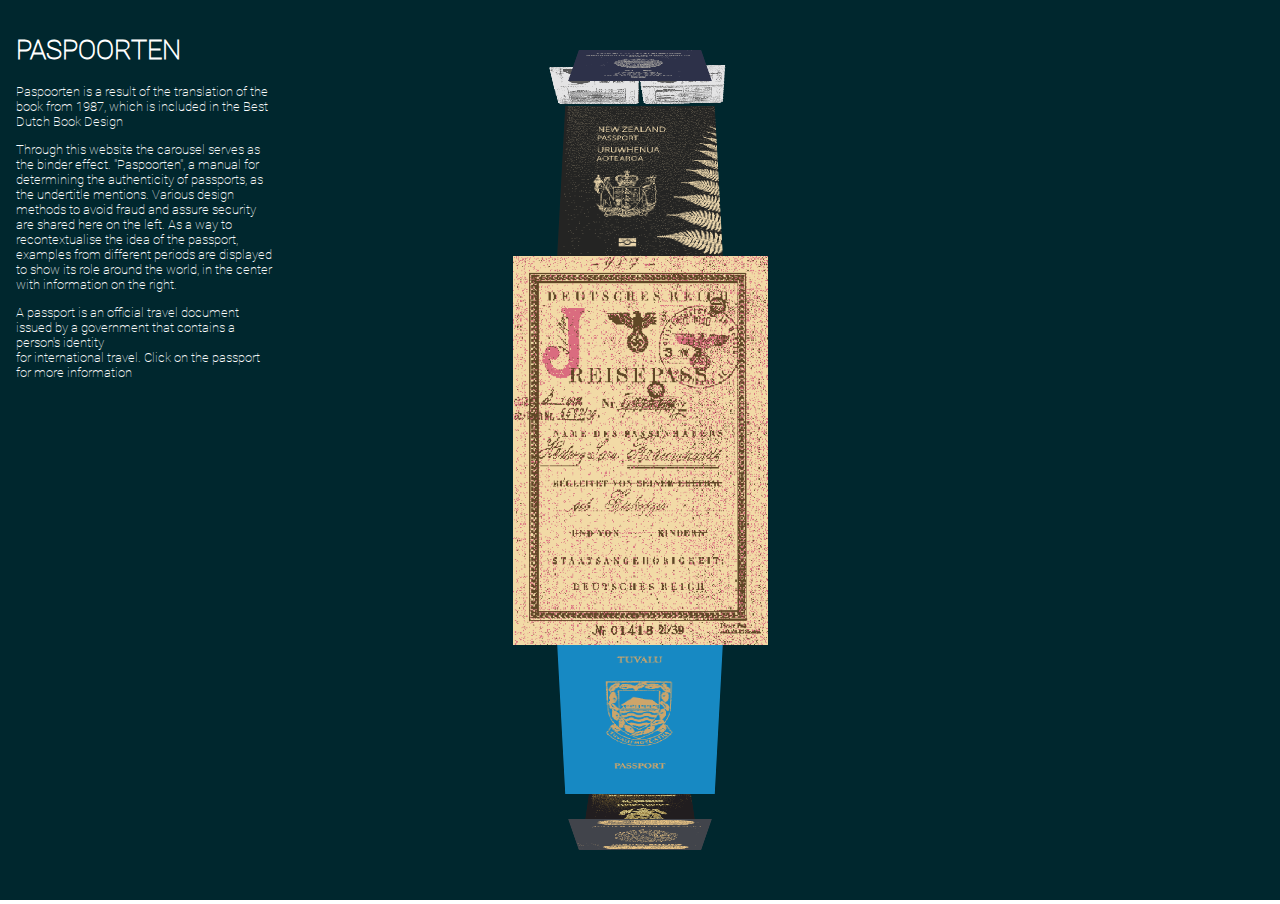
==== commit cad511aa: "update" ====
--- a/index.html
+++ b/index.html
@@ -148,21 +148,28 @@
        </a>
 
         <a><img
-             srcset="images/nz.png 2x" src="images/nz.png" /> <span>
+        srcset="images/nz.png 2x" src="images/nz.png" /> <span>
                 <span> "Beautiful Passport" <br>
                     New Zealand's passport is a true reflection of the country's Maori heritage and stunning landscapes. It incorporates traditional Maori designs and vibrant colors, making it an artful representation of the nation's cultural diversity.</span>    
                 <span> "Contrast strip" <br>
                     To prevent a photo or text from being removed, a foil (plastic layer) is sometimes applied to a page. To hold the foil, the foil is sewn and folded.
                     This creates a narrow 'contrast strip' of the same foil on the other side of the binding.</span>    
             </span>
-        </a>          
+        </a>   
+        
     </div>
 
     <div class="description">
-        <h1>TITLE</h1>
-        <p>Context of chosen book</p>
-        <p>description paragraph 2</p>
+        <h1>PASPOORTEN</h1>
+        <p>Paspoorten is a result of the translation of the book from 1987, which is included in the Best Dutch Book Design </p>
+        <p>Through this website the carousel serves as the binder effect. "Paspoorten", a manual for determining the authenticity of passports, as the undertitle mentions. Various design methods to avoid fraud and assure security are shared here on the left. As a way to recontextualise the idea of the passport, examples from different periods are displayed to show its role around the world, in the center with information on the right. </p>
+        <p>A passport is an official travel document issued by a government that contains a person's identity <br> for international travel. Click on the passport for more information</p>
     </div>
+
+    <div class="footnote">
+        <p>Marie af Rosenborg, Royal Academy of Arts, the Hague, 2024</p>
+    </div>
+    
 </body>
 
 </html>--- a/styles/site.css
+++ b/styles/site.css
@@ -21,7 +21,7 @@
 }
 .MagicScroll[data-mode="carousel"]:has(.mcs-item[style*="z-index: 100"] a:hover),
 .MagicScroll[data-mode="cover-flow"]:has(.mcs-item[style*="z-index: 100"] a:hover) {
-    background-color: cornflowerblue;
+    background-color: rgba(100, 148, 237, 0.775);
 }
 .MagicScroll[data-mode="carousel"], 
 .MagicScroll[data-mode="cover-flow"] {
@@ -133,13 +133,23 @@
 .description {
     position: absolute;
     top: 1rem; left: 1rem;
-    width: 40vw;
+    width: 20vw;
     color: rgb(255, 255, 255);
-
     display: inline-block;
     z-index: 2;
+    font-size: smaller;
 }
-.description h2 {
+.footnote {
+    position: absolute;
+    top: 47rem; left: 81rem;
+    width: 10vw;
+    color: rgb(255, 255, 255);
+    display: inline-block;
+    z-index: 3;
+    font-size: smaller;
+   
 }
 .description p {
+    width: 20vw;
+    background: repeat;
 }